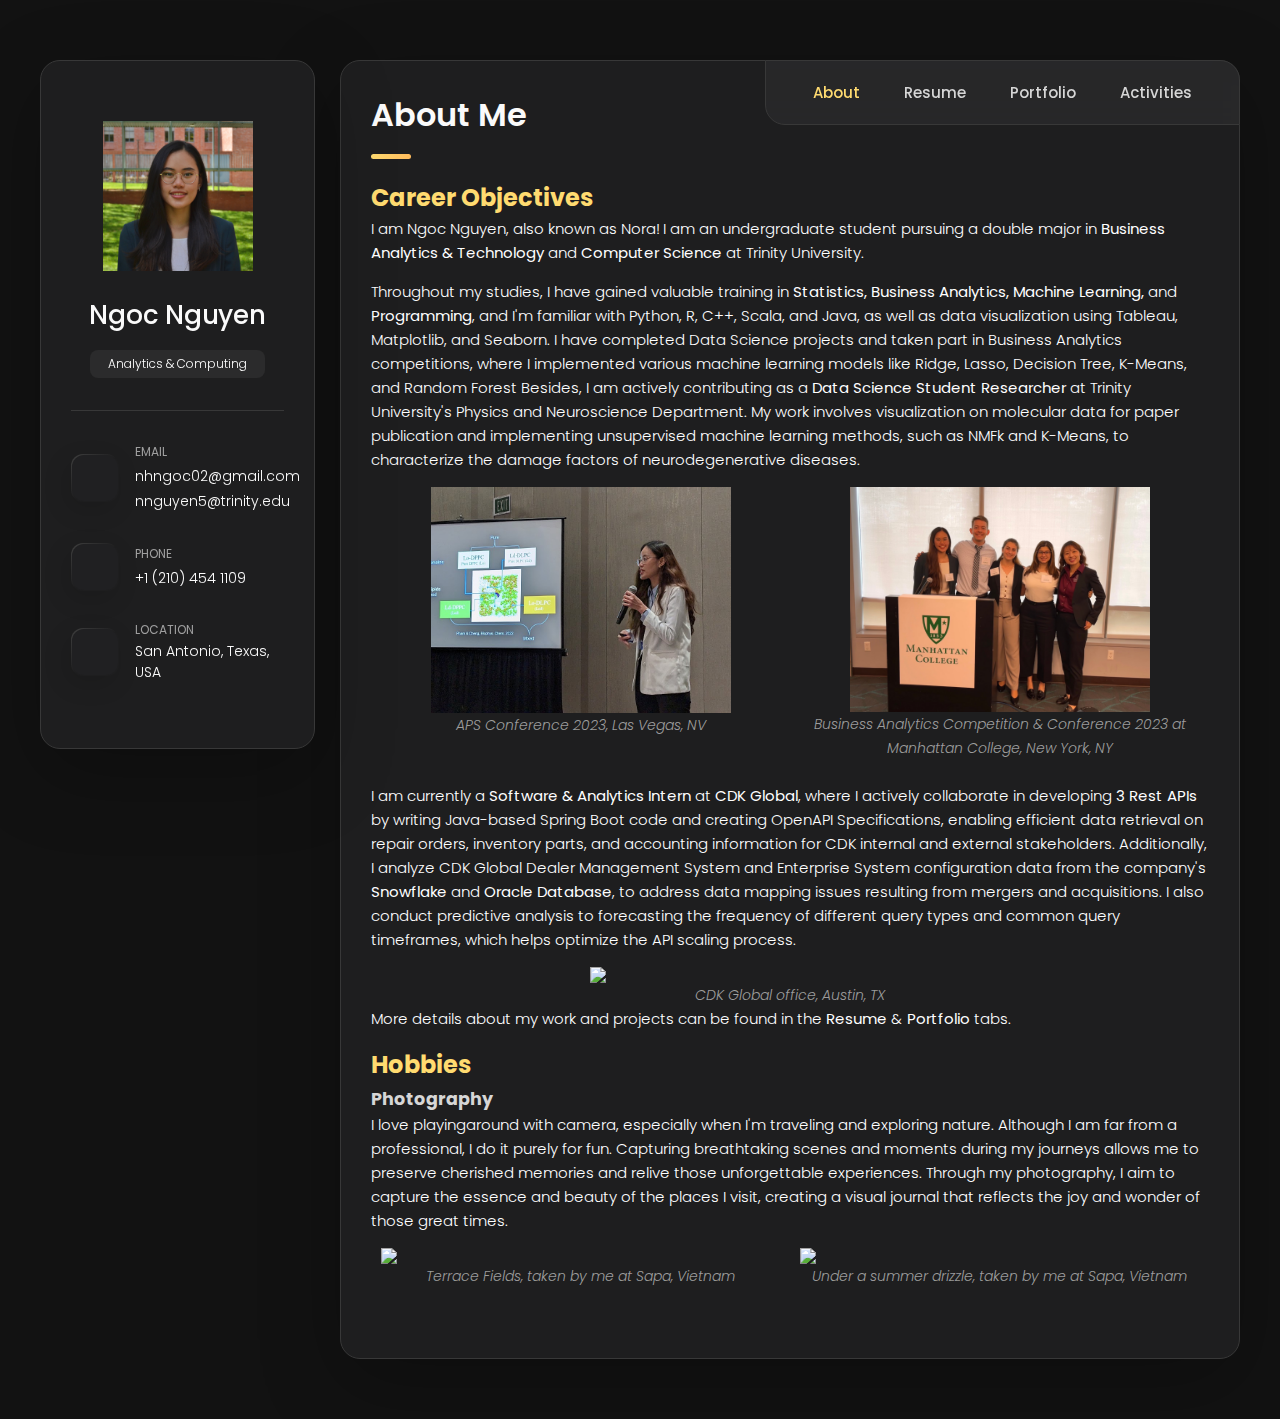
==== index.html @ fce43462 "update activities" ====
<!DOCTYPE html>
<html lang="en">

<head>
  <meta charset="UTF-8">
  <meta http-equiv="X-UA-Compatible" content="IE=edge">
  <meta name="viewport" content="width=device-width, initial-scale=1.0">
  <title>vCard - Personal Portfolio</title>

  <!--
    - favicon
  -->
  <link rel="shortcut icon" href="./assets/images/logo.ico" type="image/x-icon">

  <!--
    - custom css link
  -->
  <link rel="stylesheet" href="./assets/css/style.css">

  <!--
    - google font link
  -->
  <link rel="preconnect" href="https://fonts.googleapis.com">
  <link rel="preconnect" href="https://fonts.gstatic.com" crossorigin>
  <link href="https://fonts.googleapis.com/css2?family=Poppins:wght@300;400;500;600&display=swap" rel="stylesheet">
</head>

<body>

  <!--
    - #MAIN
  -->

  <main>

    <!--
      - #SIDEBAR
    -->

    <aside class="sidebar" data-sidebar>

      <div class="sidebar-info">

        <figure class="avatar-box">
          <img src="./assets/images/profile-photo.jpeg" alt="Ngoc Nguyen" width="80">
        </figure>

        <div class="info-content">
          <h1 class="name" title="Ngoc Nguyen">Ngoc Nguyen</h1>

          <p class="title">Analytics & Computing</p>
        </div>
        
        <button class="info_more-btn" data-sidebar-btn>
          <span>Show Contacts</span>

          <ion-icon name="chevron-down"></ion-icon>
        </button>

      </div>

      <div class="sidebar-info_more">

        <div class="separator"></div>

        <ul class="contacts-list">

          <li class="contact-item">

            <div class="icon-box">
              <ion-icon name="mail-outline"></ion-icon>
            </div>

            <div class="contact-info">
              <p class="contact-title">Email</p>
              <a href="mailto:nhngoc02@gmail.com" class="contact-link">nhngoc02@gmail.com</a>
              <a href="mailto:nnguyen5@trinity.edu" class="contact-link">nnguyen5@trinity.edu</a>
            </div>

          </li>

          <li class="contact-item">

            <div class="icon-box">
              <ion-icon name="phone-portrait-outline"></ion-icon>
            </div>

            <div class="contact-info">
              <p class="contact-title">Phone</p>

              <a href="tel:+1 (210) 454 1109" class="contact-link">+1 (210) 454 1109</a>
            </div>

          </li>

          <li class="contact-item">

            <div class="icon-box">
              <ion-icon name="location-outline"></ion-icon>
            </div>

            <div class="contact-info">
              <p class="contact-title">Location</p>

              <address>San Antonio, Texas, USA</address>
            </div>

          </li>

        </ul>

        <div class="separator"></div>

        <ul class="social-list">

          <li class="social-item">
            <a href="https://www.linkedin.com/in/nhngoc02/" class="social-link">
              <!-- <a href=""><ion-icon name="logo-linkedin"></ion-icon></a> -->
              <ion-icon name="logo-linkedin"></ion-icon>
            </a>
          </li>

        </ul>

      </div>

    </aside>





    <!--
      - #main-content
    -->

    <div class="main-content">

      <!--
        - #NAVBAR
      -->

      <nav class="navbar">

        <ul class="navbar-list">

          <li class="navbar-item">
            <button class="navbar-link  active" data-nav-link>About</button>
          </li>

          <li class="navbar-item">
            <button class="navbar-link" data-nav-link>Resume</button>
          </li>

          <li class="navbar-item">
            <button class="navbar-link" data-nav-link>Portfolio</button>
          </li>

          <li class="navbar-item">
            <button class="navbar-link" data-nav-link>Activities</button>
          </li>

        </ul>

      </nav>
      <!-- <nav class="navbar">
        <ul class="navbar-list">
          <li class="navbar-item">
            <a href="/about/" class="navbar-link active">About</a>
          </li>
          <li class="navbar-item">
            <a href="/resume/" class="navbar-link">Resume</a>
          </li>
          <li class="navbar-item">
            <a href="/portfolio/" class="navbar-link">Portfolio</a>
          </li>
          <li class="navbar-item">
            <a href="/activities/" class="navbar-link">Activities</a>
          </li>
          <li class="navbar-item">
            <a href="/contact/" class="navbar-link">Contact</a>
          </li>
        </ul>
      </nav> -->
      





      <!--
        - #ABOUT
      -->
      
      <article class="about  active" data-page="about">

        <header>
          <h2 class="h2 article-title">About me</h2>
        </header>

        <section class="about-text">
          <h2 id="career-objectives">Career Objectives</h2>
          <p>
            I am Ngoc Nguyen, also known as Nora! I am an undergraduate student pursuing a double major in <strong>Business Analytics & Technology</strong> and <strong>Computer Science</strong> at Trinity University. 
          </p>
          <p>Throughout my studies, I have gained valuable training in <strong>Statistics, Business Analytics, Machine Learning,</strong> and <strong>Programming</strong>, and I'm familiar with Python, R, C++, Scala, and Java, as well as data visualization using Tableau, Matplotlib, and Seaborn. I have completed Data Science projects and taken part in Business Analytics competitions, where I implemented various machine learning models like Ridge, Lasso, Decision Tree, K-Means, and Random Forest Besides, I am actively contributing as a <strong>Data Science Student Researcher</strong> at Trinity University's Physics and Neuroscience Department. My work involves visualization on molecular data for paper publication and implementing unsupervised machine learning methods, such as NMFk and K-Means, to characterize the damage factors of neurodegenerative diseases.</p>
            <div class="image-container">
              <div class="image-wrapper">
                <img src="./assets/images/aps-conference.JPG" width="300" class="align-left" />
                <em class="image-description">APS Conference 2023, Las Vegas, NV</em>
              </div>
              <div class="image-wrapper">
                <img src="./assets/images/bac-tu-team.png"  width="300" class="align-right" />
                <em class="image-description">Business Analytics Competition & Conference 2023 at Manhattan College, New York, NY</em>
              </div>
            </div>
          <br>
          <p>I am currently a <strong>Software & Analytics Intern</strong> at <strong>CDK Global</strong>, where I actively collaborate in developing <strong>3 Rest APIs</strong> by writing Java-based Spring Boot code and creating OpenAPI Specifications, enabling efficient data retrieval on repair orders, inventory parts, and accounting information for CDK internal and external stakeholders. Additionally, I analyze CDK Global Dealer Management System and Enterprise System configuration data from the company's <strong>Snowflake</strong> and <strong>Oracle Database</strong>, to address data mapping issues resulting from mergers and acquisitions. I also conduct predictive analysis to forecasting the frequency of different query types and common query timeframes, which helps optimize the API scaling process.</p>
          <div class="image-container">
            <div class="image-wrapper">
              <img src="./assets/images/cdk-intern.JPEG" width="400" class="align-center" />
              <em class="image-description">CDK Global office, Austin, TX</em>
            </div>
          </div>

          <p>More details about my work and projects can be found in the <strong>Resume</strong> & <strong>Portfolio</strong> tabs.</p>
          <!-- <p>More details about my projects can be found below:</p>
          <p class="text-center"><a href="https://nhngoc02.github.io/portfolio/" class="btn btn--info">View My Portfolio</a></p> -->
          
          <h2 id="hobbies">Hobbies</h2>
          <h3 id="photography">Photography</h3>
          <p>I love playingaround with camera, especially when I'm traveling and exploring nature. Although I am far from a professional, I do it purely for fun. Capturing breathtaking scenes and moments during my journeys allows me to preserve cherished memories and relive those unforgettable experiences. Through my photography, I aim to capture the essence and beauty of the places I visit, creating a visual journal that reflects the joy and wonder of those great times.</p>
          <div class="image-container">
            <div class="image-wrapper">
              <img src="./assets/images/photo-1.JPG" width="400" class="align-left" />
              <em class="image-description">Terrace Fields, taken by me at Sapa, Vietnam</em>
            </div>
            <div class="image-wrapper">
              <img src="./assets/images/photo-2.JPG" width="400" class="align-right" />
              <em class="image-description">Under a summer drizzle, taken by me at Sapa, Vietnam</em>
            </div>
          </div>
          <!-- <h3 id="cooking">Cooking</h3> -->
            
      
        </section>

        <div class="modal-container" data-modal-container>

          <div class="overlay" data-overlay></div>

          <section class="testimonials-modal">

            <button class="modal-close-btn" data-modal-close-btn>
              <ion-icon name="close-outline"></ion-icon>
            </button>

          </section>

        </div>
      </article>

      <!--
        - #RESUMEs
      -->

      <article class="resume" data-page="resume">

        <header>
          <h2 class="h2 article-title">Resume</h2>
        </header>

        <p>The PDF version of this resume can be accessed <a href="https://drive.google.com/drive/folders/1NUkiDC6djs99HdNu4yo0AUgh6Otpw2xE?usp=sharing"><strong>here</strong></a>.</p>
        <br>

        <section class="timeline">

          <div class="title-wrapper">
            <div class="icon-box">
              <ion-icon name="book-outline"></ion-icon>
            </div>

            <h3 class="h3">EDUCATION</h3>
          </div>

          <ol class="timeline-list">

            <li class="timeline-item">

              <h4 class="h4 timeline-item-title"><i>Trinity University, San Antonio, TX</i></h4>

              <span>2021 - 2025</span>

              <ul>
                <li class="timeline-text"><strong>B.S in Business Analytics & Technology (Data Science concentration)</strong></li>
                <li class="timeline-text"><strong>B.A in Computer Science</strong></li>
              </ul>

              <ul>

                <li class="timeline-text">• Cumulative GPA: 4.0/ 4.0</li>
                
                <li class="timeline-text">• Dean’s List for 2021-2023 school years</li>
                
              </ul>

              <p class="timeline-text">
                <strong>• Relevant Coursework:</strong> Machine Learning, Data Abstraction, Business Analytics, Mathematics for Data Science, Information Systems, Statistics, Intermediate Spreadsheet Modeling.
              </p>

            </li>

          </ol>

        </section>

        <section class="timeline">

          <div class="title-wrapper">
            <div class="icon-box">
              <ion-icon name="book-outline"></ion-icon>
            </div>

            <h3 class="h3">Skills</h3>
          </div>

          <ol class="timeline-list">

            <li class="timeline-item">
              <p class="timeline-text">
                <strong>Certifications:</strong> The Python Analytics for Business Professionals – Maven Group, MOS: Excel Expert, Intermediate SQL – Hackerrank.
              </p>
            </li>

          </ol>
          <ol class="timeline-list">

            <li class="timeline-item">
              <p class="timeline-text">
                <strong>Programming Languages & Tools:</strong> C++, Scala, R, Python, SQL, Java, MS Office, Tableau, Power BI, Snowflake, Oracle Database.
              </p>

            </li>

          </ol>

        </section>

        <section class="timeline">

          <div class="title-wrapper">
            <div class="icon-box">
              <ion-icon name="book-outline"></ion-icon>
            </div>

            <h3 class="h3">Professional Experience</h3>
          </div>

          <ol class="timeline-list">

            <li class="timeline-item">

              <h4 class="h4 timeline-item-title">Software Engineer & Analytics Intern – CDK Global, Austin, TX</h4>

              <span>June 2023 – Present</span>

              <p class="timeline-text">
                •	Collaborate on developing <strong>3 Rest APIs</strong> by writing Java-based Spring Boot code for implementation and creating OpenAPI specifications to facilitate data retrieval for CDK stakeholders on repair orders, inventory parts and accounting information.

              </p>
              <p class="timeline-text">
                •	Develop a proof of concept to integrate Elastic Search into Repair Order API, migrating from Titan and Snowflake data platforms to reduce corporate cloud service cost. 
              </p>
              <p class="timeline-text">
                •	Analyze CDK Global Dealer Management System and Enterprise System configuration data, addressing data mapping issues resulting from mergers and acquisitions to ensure data quality and security.
              </p>
              <p class="timeline-text">
                •	Conduct predictive analysis to forecast the number of query types and the common query timeframes, optimizing the API scaling process for enhanced performance.
              </p>

            </li>

            <li class="timeline-item">

              <h4 class="h4 timeline-item-title">Data Science Student Researcher – Trinity University Physics and Neuroscience Department</h4>

              <span>September 2022 – Present</span>

              <p class="timeline-text">
                •	Leverage big data visualization and analysis to characterize the damage factors of neurodegenerative diseases, resulting in the publication of 2 papers and a presentation at the APS national conference. 
              </p>
                
              <p class="timeline-text">
                •	Implement a machine learning pipeline to comprehend molecule’s clustering behaviors, deploying NMFk and K-Means.
              </p>

            </li>

            <li class="timeline-item">

              <h4 class="h4 timeline-item-title">Instructional Support Student Assistant - IT Services at Trinity University</h4>

              <span>June 2022 – November 2022</span>

              <p class="timeline-text">
                •	Designed and developed training materials on instructional technology tools (100 technology articles, videos & digital guides, and 4 campus-wide technology campaigns) for Trinity University faculty, students, and staff.
              </p>

            </li>

          </ol>

        </section>

        <section class="timeline">

          <div class="title-wrapper">
            <div class="icon-box">
              <ion-icon name="book-outline"></ion-icon>
            </div>

            <h3 class="h3">TECHNICAL PROJECTS</h3>
          </div>

          <ol class="timeline-list">

            <li class="timeline-item">

              <h4 class="h4 timeline-item-title">Comprehensive analysis on Food Safety in Sub-Saharan Africa and Central/Caribbean America</h4>

              <span>February - May 2023</span>

              <p class="timeline-text">
                •	Represented Trinity University in a team of 4 students to participate in the 2023 Business Analytics Competition at Manhattan College and achieved the <strong>third-place award</strong> out of 24 teams across the US.
              </p>
              <p class="timeline-text">
                •	Conducted in-depth research and analysis on and proposed customized improvement strategies for Food Safety in Sub-Saharan Africa and Central/Caribbean America countries.
              </p>
              <p class="timeline-text">
                •	Skills: Data Analysis (R, Python & Tableau); Machine Learning (K-Means clustering, LSTM neural network, Random Forest, and other tree methods); Public speaking and problem-solving.
              </p>

            </li>

            <li class="timeline-item">

              <h4 class="h4 timeline-item-title">Prediction model for missing, wronged, or lost order units of Dell’s carriers</h4>

              <span>December 2022</span>

              <p class="timeline-text">
                •	Developed a regression model (using R, Shiny Web Application, and Tableau) to report the characteristics of carriers that are likely to have the number of missing, wronged, or lost units exceeding 1% of the total order quantity.
              </p>
            </li>

            <li class="timeline-item">

              <h4 class="h4 timeline-item-title">House Prices – Kaggle competition</h4>

              <span>September 2022 – March 2023</span>

              <p class="timeline-text">
                •	Performed data exploration, cleaning, machine learning (Ridge, Lasso, Decision Tree, etc.) and model diagnosis to build a prediction model for house prices in the Ames housing dataset from 81 variables of house characteristics.
              </p>

            </li>

            <li class="timeline-item">

              <h4 class="h4 timeline-item-title">Space Game</h4>

              <span>February - May 2022</span>

              <p class="timeline-text">
                •	Developed an engaging Galaga-style space shooting game using Scala programming language, incorporating object-oriented programming and computer graphics design principles.
              </p>

            </li>

          </ol>

        </section>

        <section class="timeline">

          <div class="title-wrapper">
            <div class="icon-box">
              <ion-icon name="book-outline"></ion-icon>
            </div>

            <h3 class="h3">EXTRACURRICULAR ACTIVITIES & LEADERSHIP EXPERIENCES</h3>
          </div>

          <ol class="timeline-list">

            <li class="timeline-item">

              <h4 class="h4 timeline-item-title">Vice President of TWIST – Trinity Women in Science and Technology</h4>

              <span>August 2022 – May 2023</span>

              <p class="timeline-text">
                <i>(TWIST is dedicated to the advancement of women in STEM fields at Trinity University and in the greater San Antonio community)</i>
              </p>

            </li>

            <li class="timeline-item">

                <h4 class="h4 timeline-item-title">Training Co-host of PISE – Project Incubator for Young Social Entrepreneurs</h4>

              <span>April – August 2021</span>

              <p class="timeline-text">
                <i>(PISE is a Youth Organization that provides personal development opportunities for youths who are passionate about making a difference in their home regions and Vietnam.)</i>
              </p>
            </li>

            <li class="timeline-item">

              <h4 class="h4 timeline-item-title">B2B Marketing & Customer Success Executive - AIESEC in Vietnam</h4>

              <span>September 2020 – August 2021</span>

              <p class="timeline-text">
                <i>(Incoming Global Talent is AIESEC program that provides international talent outsourcing services for businesses in Vietnam)</i>
              </p>

            </li>

          </ol>

                  </section>


        <section class="timeline">

          <div class="title-wrapper">
            <div class="icon-box">
              <ion-icon name="book-outline"></ion-icon>
            </div>

            <h3 class="h3">HONORS, AWARDS & ACHIEVEMENTS</h3>
          </div>

          <ol class="timeline-list">

            <li class="timeline-item">
              <p class="timeline-text">
                Honors Scholarship for the top 15 students in the 2025 class.
              </p>
            </li>

          </ol>

          <ol class="timeline-list">

            <li class="timeline-item">
              <p class="timeline-text">
                Beta Gamma Sigma Honor Society member (top 10% in Michael Neidorff School of Business).
              </p>
            </li>

          </ol>

          <ol class="timeline-list">

            <li class="timeline-item">
              <p class="timeline-text">
                Published paper on the influence of anionic lipid nanodomains on membrane disruption and protein folding using multiscale
              molecular dynamics simulations.
              </p>
            </li>

          </ol>

        </section>



       
      </article>





      <!--
        - #PORTFOLIO
      -->

      <article class="portfolio" data-page="portfolio">

        <header>
          <h2 class="h2 article-title">Portfolio</h2>
        </header>

        <section class="projects">

          <ul class="filter-list">

            <li class="filter-item">
              <button class="active" data-filter-btn>All</button>
            </li>

            <li class="filter-item">
              <button data-filter-btn>Data Science</button>
            </li>

            <li class="filter-item">
              <button data-filter-btn>Computer Science</button>
            </li>

          </ul>

          <div class="filter-select-box">

            <button class="filter-select" data-select>

              <div class="select-value" data-selecct-value>Select category</div>

              <div class="select-icon">
                <ion-icon name="chevron-down"></ion-icon>
              </div>

            </button>

            <ul class="select-list">

              <li class="select-item">
                <button data-select-item>All</button>
              </li>

              <li class="select-item">
                <button data-select-item>Data Science</button>
              </li>

              <li class="select-item">
                <button data-select-item>Computer Science</button>
              </li>

            </ul>

          </div>

          <ul class="project-list">
            <li class="project-item  active" data-filter-item data-category="Data Science">
              <a href="https://drive.google.com/drive/folders/1_zltyRAnT6I8L1DcARR4R3WkMaxVuBiu?usp=sharing">

                <figure class="project-img">
                  <div class="project-item-icon-box">
                    <ion-icon name="eye-outline"></ion-icon>
                  </div>

                  <img src="./assets/images/bac-2023.jpeg" alt="bac-project" loading="lazy">
                </figure>

                <h3 class="project-title"><strong>Third prize:</strong> Business Analytics Competition at Manhattan College 2023</h3>
                <p class="project-description" style="font-family: 'Poppins', sans-serif; color: #ffffff; font-size: 12px; margin-left: 24px;">A comprehensive analysis on Food Safety in Sub-Saharan Africa and Central/Caribbean America.</p>
                <p class="project-category">Data Science</p>

              </a>
            </li>
            <!-- <hr />
            <h3 id="business-analytics-competition-2023">Business Analytics Competition & Conference at Manhattan College 2023: Food Safety in Sub-Saharan Africa and Central/Caribbean America</h3>
            <p><a href="https://drive.google.com/file/d/10zOJNCJAwLWbuiKF4rU2tw7jRyIuPxDn/view?usp=sharing"><img src="https://drive.google.com/file/d/10zOJNCJAwLWbuiKF4rU2tw7jRyIuPxDn/view?usp=sharing" alt="Open Research Poster" /></a></p>
            <p><a href="https://drive.google.com/file/d/10zOJNCJAwLWbuiKF4rU2tw7jRyIuPxDn/view?usp=sharing"><img src="https://drive.google.com/file/d/10zOJNCJAwLWbuiKF4rU2tw7jRyIuPxDn/view?usp=sharing" alt="Article about Trinity Team at BAC2023" /></a></p>
            <p>Over the course of a three-month research project and a two-day hackathon, I collaborated in a team of four students to analyze 20-year data from diverse sources, including FAOSTAT, World Bank, and the United Nations. Our efforts led us to discover valuable insights on food safety in Sub-Saharan Africa and Central/Caribbean America, ultimately securing us a commendable third-place victory out of 24 competing colleges.</p> -->


            <li class="project-item  active" data-filter-item data-category="Data Science">
              <a href="https://github.com/nhngoc02/Dell_MWD">

                <figure class="project-img">
                  <div class="project-item-icon-box">
                    <ion-icon name="eye-outline"></ion-icon>
                  </div>

                  <img src="./assets/images/dell-project.jpg" alt="dell-project" loading="lazy">
                </figure>

                <h3 class="project-title">Dell Supply Chain Analytics</h3>
                <p class="project-description" style="font-family: 'Poppins', sans-serif; color: #ffffff; font-size: 12px; margin-left: 24px;">Predictive analysis on the number of missing, wronged or damaged (MWD) order units of Dell's different carriers.</p>
                <p class="project-category">Data Science</p>

              </a>
            </li>

            <li class="project-item  active" data-filter-item data-category="Data Science">
              <a href="https://github.com/nhngoc02/AmesHousePrice">

                <figure class="project-img">
                  <div class="project-item-icon-box">
                    <ion-icon name="eye-outline"></ion-icon>
                  </div>

                  <img src="./assets/images/house-price-project.jpg" alt="house-price-project" loading="lazy">
                </figure>

                <h3 class="project-title">Ames House Price Prediction</h3>
                <p class="project-description" style="font-family: 'Poppins', sans-serif; color: #ffffff; font-size: 12px; margin-left: 24px;">Prediction model for house prices in the Ames housing dataset from 81 variables of house characteristics.</p>
                <p class="project-category">Data Science</p>

              </a>
            </li>

            <li class="project-item  active" data-filter-item data-category="Computer Science">
              <a href="https://github.com/nhngoc02/scala-space-game">

                <figure class="project-img">
                  <div class="project-item-icon-box">
                    <ion-icon name="eye-outline"></ion-icon>
                  </div>

                  <img src="./assets/images/space-game-project.jpg" alt="space-game-project" loading="lazy">
                </figure>

                <h3 class="project-title">Scala Space Game</h3>
                <p class="project-description" style="font-family: 'Poppins', sans-serif; color: #ffffff; font-size: 12px; margin-left: 24px;">An engaging Galaga-style space shooting game using Scala programming language.</p>
                <p class="project-category">Computer Science</p>

              </a>
            </li>

            <li class="project-item  active" data-filter-item data-category="Data Science">
              <a href="https://trinity0-my.sharepoint.com/:x:/r/personal/nnguyen5_trinity_edu/Documents/AdventureWorks_Dashboard.xlsx?d=wa0bac37c38024072aecab20c3be61bae&csf=1&web=1&e=Twq9BH">

                <figure class="project-img">
                  <div class="project-item-icon-box">
                    <ion-icon name="eye-outline"></ion-icon>
                  </div>

                  <img src="./assets/images/excel-dashboard.jpg" alt="credit-card-project" loading="lazy">
                </figure>

                <h3 class="project-title">Excel Dashboard: Analyze total sales and growth trends for AdventureWorks.</h3>
                <p class="project-description" style="font-family: 'Poppins', sans-serif; color: #ffffff; font-size: 12px; margin-left: 24px;"></p>

                <p class="project-category">Data Science</p>

              </a>
            </li>

            <li class="project-item  active" data-filter-item data-category="Data Science">
              <a href="https://github.com/nhngoc02/credit-card">

                <figure class="project-img">
                  <div class="project-item-icon-box">
                    <ion-icon name="eye-outline"></ion-icon>
                  </div>

                  <img src="./assets/images/credit-card-project.jpg" alt="credit-card-project" loading="lazy">
                </figure>

                <h3 class="project-title">Credit Card behavior analysis</h3>
                <p class="project-description" style="font-family: 'Poppins', sans-serif; color: #ffffff; font-size: 12px; margin-left: 24px;">Regression model & hypothesis testing to explore the sample applicants’ credit card behaviors and other personal and financial aspects.</p>
                <p class="project-category">Data Science</p>

              </a>
            </li>



          </ul>

        </section>

      </article>





      <!--
        - #BLOG
      -->

      <article class="activities" data-page="activities">

        <header>
          <h2 class="h2 article-title">Activities</h2>
        </header>

        <!-- <section class="blog-posts"> -->
          <h2 id="career-objectives">Art & Cultural Coordinator of Trinity Vietnamese Student Association (VSA)</h2>
          <p>
            As the Art & Cultural Coordinator of Trinity Vietnamese Student Association (VSA) for 2 years, I have designed content structures for various events and meetings, engaging 50 club members. From organizing a Spring Roll Cooking Class with 50 attendants to orchestrating a Vietnamese cuisine demonstration and meal preparation for 200 students, as well as organizing Vietnamese game nights, I aim to create memorable and enriching cultural experiences. Additionally, I actively participated in the lunar new year fashion show, showcasing the beauty of Vietnamese traditional attire, Áo dài.
          </p>
          <br>
            <div class="image-container">
              <div class="image-wrapper">
                <img src="./assets/images/vsa-1.png" width="280" class="align-left" />
                <em class="image-description">Trinity University Lunar New Year show 2023, San Antonio, TX</em>
              </div>
              <div class="image-wrapper">
                <img src="./assets/images/vsa-2.png" width="280" class="align-center" />
                <em class="image-description">Trinity University Lunar New Year show 2023, San Antonio, TX</em>
              </div>
              <div class="image-wrapper">
                <img src="./assets/images/vsa-3.png"  width="280" class="align-right" />
                <em class="image-description">Vietnamese Cuisine demonstration, San Antonio, TX</em>
              </div>
            </div>
          <br>

          <h2 id="career-objectives">Vice President of TWIST – Trinity Women in Science and Technology</h2>
          <p>
            In my role as the Education VP of TWIST, I promoted STEM in female undergraduates (70 club members) through the Mentorship Program and STEM events (women’s history month celebration, STEM Research workshops and a webinar with black female professionals in the STEM industry).
          </p>
          <br>
            <div class="image-container">
              <div class="image-wrapper">
                <img src="./assets/images/twist1.jpeg" width="280" class="align-left" />
                <!-- <em class="image-description">Trinity University Lunar New Year show 2023, San Antonio, TX</em> -->
              </div>
              <div class="image-wrapper">
                <img src="./assets/images/twist2.png" width="280" class="align-right" />
                <!-- <em class="image-description">Trinity University Lunar New Year show 2023, San Antonio, TX</em> -->
              </div>
            </div>
          <!-- <ul class="blog-posts-list">

            <li class="blog-post-item">
              <a href="#">

                <figure class="blog-banner-box">
                  <img src="./assets/images/blog-1.jpg" alt="Design conferences in 2022" loading="lazy">
                </figure>

                <div class="blog-content">

                  <div class="blog-meta">
                    <p class="blog-category">Design</p>

                    <span class="dot"></span>

                    <time datetime="2022-02-23">Fab 23, 2022</time>
                  </div>

                  <h3 class="h3 blog-item-title">Design conferences in 2022</h3>

                  <p class="blog-text">
                    Veritatis et quasi architecto beatae vitae dicta sunt, explicabo.
                  </p>

                </div>

              </a>
            </li>

            <li class="blog-post-item">
              <a href="#">

                <figure class="blog-banner-box">
                  <img src="./assets/images/blog-2.jpg" alt="Best fonts every designer" loading="lazy">
                </figure>

                <div class="blog-content">

                  <div class="blog-meta">
                    <p class="blog-category">Design</p>

                    <span class="dot"></span>

                    <time datetime="2022-02-23">Fab 23, 2022</time>
                  </div>

                  <h3 class="h3 blog-item-title">Best fonts every designer</h3>

                  <p class="blog-text">
                    Sed ut perspiciatis, nam libero tempore, cum soluta nobis est eligendi.
                  </p>

                </div>

              </a>
            </li>

            <li class="blog-post-item">
              <a href="#">

                <figure class="blog-banner-box">
                  <img src="./assets/images/blog-3.jpg" alt="Design digest #80" loading="lazy">
                </figure>

                <div class="blog-content">

                  <div class="blog-meta">
                    <p class="blog-category">Design</p>

                    <span class="dot"></span>

                    <time datetime="2022-02-23">Fab 23, 2022</time>
                  </div>

                  <h3 class="h3 blog-item-title">Design digest #80</h3>

                  <p class="blog-text">
                    Excepteur sint occaecat cupidatat no proident, quis nostrum exercitationem ullam corporis suscipit.
                  </p>

                </div>

              </a>
            </li>

            <li class="blog-post-item">
              <a href="#">

                <figure class="blog-banner-box">
                  <img src="./assets/images/blog-4.jpg" alt="UI interactions of the week" loading="lazy">
                </figure>

                <div class="blog-content">

                  <div class="blog-meta">
                    <p class="blog-category">Design</p>

                    <span class="dot"></span>

                    <time datetime="2022-02-23">Fab 23, 2022</time>
                  </div>

                  <h3 class="h3 blog-item-title">UI interactions of the week</h3>

                  <p class="blog-text">
                    Enim ad minim veniam, consectetur adipiscing elit, quis nostrud exercitation ullamco laboris nisi.
                  </p>

                </div>

              </a>
            </li>

            <li class="blog-post-item">
              <a href="#">

                <figure class="blog-banner-box">
                  <img src="./assets/images/blog-5.jpg" alt="The forgotten art of spacing" loading="lazy">
                </figure>

                <div class="blog-content">

                  <div class="blog-meta">
                    <p class="blog-category">Design</p>

                    <span class="dot"></span>

                    <time datetime="2022-02-23">Fab 23, 2022</time>
                  </div>

                  <h3 class="h3 blog-item-title">The forgotten art of spacing</h3>

                  <p class="blog-text">
                    Maxime placeat, sed do eiusmod tempor incididunt ut labore et dolore magna aliqua.
                  </p>

                </div>

              </a>
            </li>

            <li class="blog-post-item">
              <a href="#">

                <figure class="blog-banner-box">
                  <img src="./assets/images/blog-6.jpg" alt="Design digest #79" loading="lazy">
                </figure>

                <div class="blog-content">

                  <div class="blog-meta">
                    <p class="blog-category">Design</p>

                    <span class="dot"></span>

                    <time datetime="2022-02-23">Fab 23, 2022</time>
                  </div>

                  <h3 class="h3 blog-item-title">Design digest #79</h3>

                  <p class="blog-text">
                    Optio cumque nihil impedit uo minus quod maxime placeat, velit esse cillum.
                  </p>

                </div>

              </a>
            </li>

          </ul> -->

        <!-- </section> -->

      </article>




  </main>






  <!--
    - custom js link
  -->
  <script src="./assets/js/script.js"></script>

  <!--
    - ionicon link
  -->
  <script type="module" src="https://unpkg.com/ionicons@5.5.2/dist/ionicons/ionicons.esm.js"></script>
  <script nomodule src="https://unpkg.com/ionicons@5.5.2/dist/ionicons/ionicons.js"></script>

</body>

</html>
---- assets/css/style.css ----
/*-----------------------------------*\
  #style.css
\*-----------------------------------*/


/**
 * copyright 2022 @codewithsadee
 */





/*-----------------------------------*\
  #CUSTOM PROPERTY
\*-----------------------------------*/

:root {

  /**
   * colors
   */

  /* gradient */

  --bg-gradient-onyx: linear-gradient(
    to bottom right, 
    hsl(240, 1%, 25%) 3%, 
    hsl(0, 0%, 19%) 97%
  );
  --bg-gradient-jet: linear-gradient(
    to bottom right, 
    hsla(240, 1%, 18%, 0.251) 0%, 
    hsla(240, 2%, 11%, 0) 100%
  ), hsl(240, 2%, 13%);
  --bg-gradient-yellow-1: linear-gradient(
    to bottom right, 
    hsl(45, 100%, 71%) 0%, 
    hsla(36, 100%, 69%, 0) 50%
  );
  --bg-gradient-yellow-2: linear-gradient(
    135deg, 
    hsla(45, 100%, 71%, 0.251) 0%, 
    hsla(35, 100%, 68%, 0) 59.86%
  ), hsl(240, 2%, 13%);
  --border-gradient-onyx: linear-gradient(
    to bottom right, 
    hsl(0, 0%, 25%) 0%, 
    hsla(0, 0%, 25%, 0) 50%
  );
  --text-gradient-yellow: linear-gradient(
    to right, 
    hsl(45, 100%, 72%), 
    hsl(35, 100%, 68%)
  );

  /* solid */

  --jet: hsl(0, 0%, 22%);
  --onyx: hsl(240, 1%, 17%);
  --eerie-black-1: hsl(240, 2%, 13%);
  --eerie-black-2: hsl(240, 2%, 12%);
  --smoky-black: hsl(0, 0%, 7%);
  --white-1: hsl(0, 0%, 100%);
  --white-2: hsl(0, 0%, 98%);
  --orange-yellow-crayola: hsl(45, 100%, 72%);
  --vegas-gold: hsl(45, 54%, 58%);
  --light-gray: hsl(0, 0%, 84%);
  --light-gray-70: hsla(0, 0%, 84%, 0.7);
  --light-blue: hsl(202, 100%, 78%);
  --bittersweet-shimmer: hsl(0, 43%, 51%);

  /**
   * typography
   */

  /* font-family */
  --ff-poppins: 'Poppins', sans-serif;

  /* font-size */
  --fs-1: 24px;
  --fs-2: 18px;
  --fs-3: 17px;
  --fs-4: 16px;
  --fs-5: 15px;
  --fs-6: 14px;
  --fs-7: 13px;
  --fs-8: 11px;

  /* font-weight */
  --fw-300: 300;
  --fw-400: 400;
  --fw-500: 500;
  --fw-600: 600;

  /**
   * shadow
   */
  
  --shadow-1: -4px 8px 24px hsla(0, 0%, 0%, 0.25);
  --shadow-2: 0 16px 30px hsla(0, 0%, 0%, 0.25);
  --shadow-3: 0 16px 40px hsla(0, 0%, 0%, 0.25);
  --shadow-4: 0 25px 50px hsla(0, 0%, 0%, 0.15);
  --shadow-5: 0 24px 80px hsla(0, 0%, 0%, 0.25);

  /**
   * transition
   */

  --transition-1: 0.25s ease;
  --transition-2: 0.5s ease-in-out;

}





/*-----------------------------------*\
  #RESET
\*-----------------------------------*/

*, *::before, *::after {
  margin: 0;
  padding: 0;
  box-sizing: border-box;
}

a { text-decoration: none; }

li { list-style: none; }

img, ion-icon, a, button, time, span { display: block; }

button {
  font: inherit;
  background: none;
  border: none;
  text-align: left;
  cursor: pointer;
}

input, textarea {
  display: block;
  width: 100%;
  background: none;
  font: inherit;
}

::selection {
  background: var(--orange-yellow-crayola);
  color: var(--smoky-black);
}

:focus { outline-color: var(--orange-yellow-crayola); }

html { font-family: var(--ff-poppins); }

body { background: var(--smoky-black); }





/*-----------------------------------*\
  #REUSED STYLE
\*-----------------------------------*/

.sidebar,
article {
  background: var(--eerie-black-2);
  border: 1px solid var(--jet);
  border-radius: 20px;
  padding: 15px;
  box-shadow: var(--shadow-1);
  z-index: 1;
}

.separator {
  width: 100%;
  height: 1px;
  background: var(--jet);
  margin: 16px 0;
}

.icon-box {
  position: relative;
  background: var(--border-gradient-onyx);
  width: 30px;
  height: 30px;
  border-radius: 8px;
  display: flex;
  justify-content: center;
  align-items: center;
  font-size: 16px;
  color: var(--orange-yellow-crayola);
  box-shadow: var(--shadow-1);
  z-index: 1;
}

.icon-box::before {
  content: "";
  position: absolute;
  inset: 1px;
  background: var(--eerie-black-1);
  border-radius: inherit;
  z-index: -1;
}

.icon-box ion-icon { --ionicon-stroke-width: 35px; }

article { display: none; }

article.active {
  display: block;
  animation: fade 0.5s ease backwards;
}

@keyframes fade {
  0% { opacity: 0; }
  100% { opacity: 1; }
}

.h2,
.h3,
.h4,
.h5 {
  color: var(--white-2);
  text-transform: capitalize;
}

.h2 { font-size: var(--fs-1); }

.h3 { font-size: var(--fs-2); }

.h4 { font-size: var(--fs-4); }

.h5 {
  font-size: var(--fs-7);
  font-weight: var(--fw-500);
}

.article-title {
  position: relative;
  padding-bottom: 7px;
}

.article-title::after {
  content: "";
  position: absolute;
  bottom: 0;
  left: 0;
  width: 30px;
  height: 3px;
  background: var(--text-gradient-yellow);
  border-radius: 3px;
}

.has-scrollbar::-webkit-scrollbar {
  width: 5px; /* for vertical scrollbar */
  height: 5px; /* for horizontal scrollbar */
}

.has-scrollbar::-webkit-scrollbar-track {
  background: var(--onyx);
  border-radius: 5px;
}

.has-scrollbar::-webkit-scrollbar-thumb {
  background: var(--orange-yellow-crayola);
  border-radius: 5px;
}

.has-scrollbar::-webkit-scrollbar-button { width: 20px; }

.content-card {
  position: relative;
  background: var(--border-gradient-onyx);
  padding: 15px;
  padding-top: 45px;
  border-radius: 14px;
  box-shadow: var(--shadow-2);
  cursor: pointer;
  z-index: 1;
}

.content-card::before {
  content: "";
  position: absolute;
  inset: 1px;
  background: var(--bg-gradient-jet);
  border-radius: inherit;
  z-index: -1;
}





/*-----------------------------------*\
  #MAIN
\*-----------------------------------*/

main {
  margin: 15px 12px;
  margin-bottom: 75px;
  min-width: 259px;
}





/*-----------------------------------*\
  #SIDEBAR
\*-----------------------------------*/

.sidebar {
  margin-bottom: 15px;
  max-height: 112px;
  overflow: hidden;
  transition: var(--transition-2);
}

.sidebar.active { max-height: 405px; }

.sidebar-info {
  position: relative;
  display: flex;
  justify-content: flex-start;
  align-items: center;
  gap: 15px;
}

.avatar-box {
  background: var(--bg-gradient-onyx);
  border-radius: 20px;
}

.info-content .name {
  color: var(--white-2);
  font-size: var(--fs-3);
  font-weight: var(--fw-500);
  letter-spacing: -0.25px;
  margin-bottom: 10px;
}

.info-content .title {
  color: var(--white-1);
  background: var(--onyx);
  font-size: var(--fs-8);
  font-weight: var(--fw-300);
  width: max-content;
  padding: 3px 12px;
  border-radius: 8px;
}

.info_more-btn {
  position: absolute;
  top: -15px;
  right: -15px;
  border-radius: 0 15px;
  font-size: 13px;
  color: var(--orange-yellow-crayola);
  background: var(--border-gradient-onyx);
  padding: 10px;
  box-shadow: var(--shadow-2);
  transition: var(--transition-1);
  z-index: 1;
}

.info_more-btn::before {
  content: "";
  position: absolute;
  inset: 1px;
  border-radius: inherit;
  background: var(--bg-gradient-jet);
  transition: var(--transition-1);
  z-index: -1;
}

.info_more-btn:hover,
.info_more-btn:focus { background: var(--bg-gradient-yellow-1); }

.info_more-btn:hover::before,
.info_more-btn:focus::before { background: var(--bg-gradient-yellow-2); }

.info_more-btn span { display: none; }

.sidebar-info_more {
  opacity: 0;
  visibility: hidden;
  transition: var(--transition-2);
}

.sidebar.active .sidebar-info_more {
  opacity: 1;
  visibility: visible;
}

.contacts-list {
  display: grid;
  grid-template-columns: 1fr;
  gap: 16px;
}

.contact-item {
  min-width: 100%;
  display: flex;
  align-items: center;
  gap: 16px;
}

.contact-info {
  max-width: calc(100% - 46px);
  width: calc(100% - 46px);
}

.contact-title {
  color: var(--light-gray-70);
  font-size: var(--fs-8);
  text-transform: uppercase;
  margin-bottom: 2px;
}

.contact-info :is(.contact-link, time, address) {
  color: var(--white-2);
  font-size: var(--fs-7);
}

.contact-info address { font-style: normal; }

.social-list {
  display: flex;
  justify-content: flex-start;
  align-items: center;
  gap: 15px;
  padding-bottom: 4px;
  padding-left: 7px;
}

.social-item .social-link {
  color: var(--orange-yellow-crayola);
  font-size: 30px;
}


.social-item .social-link:hover { color: var(--light-gray); }





/*-----------------------------------*\
  #NAVBAR
\*-----------------------------------*/

.navbar {
  position: fixed;
  bottom: 0;
  left: 0;
  width: 100%;
  background: hsla(240, 1%, 17%, 0.75);
  backdrop-filter: blur(10px);
  border: 1px solid var(--jet);
  border-radius: 12px 12px 0 0;
  box-shadow: var(--shadow-2);
  z-index: 5;
}

.navbar-list {
  display: flex;
  flex-wrap: wrap;
  justify-content: center;
  align-items: center;
  padding: 0 10px;
}

.navbar-link {
  color: var(--light-gray);
  font-size: var(--fs-8);
  padding: 20px 7px;
  transition: color var(--transition-1);
}

.navbar-link:hover,
.navbar-link:focus { color: var(--light-gray-70); }

.navbar-link.active { color: var(--orange-yellow-crayola); }





/*-----------------------------------*\
  #ABOUT
\*-----------------------------------*/

.about .article-title { margin-bottom: 15px; }

.about-text {
  color: var(--light-gray);
  font-size: var(--fs-6);
  font-weight: var(--fw-300);
  line-height: 1.6;
}

.about-text p { margin-bottom: 15px; }



/**
 * #service 
 */

.service { margin-bottom: 35px; }

.service-title { margin-bottom: 20px; }

.service-list {
  display: grid;
  grid-template-columns: 1fr;
  gap: 20px;
}

.service-item {
  position: relative;
  background: var(--border-gradient-onyx);
  padding: 20px;
  border-radius: 14px;
  box-shadow: var(--shadow-2);
  z-index: 1;
}

.service-item::before {
  content: "";
  position: absolute;
  inset: 1px;
  background: var(--bg-gradient-jet);
  border-radius: inherit;
  z-index: -1;
}

.service-icon-box { margin-bottom: 10px; }

.service-icon-box img { margin: auto; }

.service-content-box { text-align: center; }

.service-item-title { margin-bottom: 7px; }

.service-item-text {
  color: var(--light-gray);
  font-size: var(--fs-6);
  font-weight: var(--fw-3);
  line-height: 1.6;
}


/**
 * #testimonials 
 */

.testimonials { margin-bottom: 30px; }

.testimonials-title { margin-bottom: 20px; }

.testimonials-list {
  display: flex;
  justify-content: flex-start;
  align-items: flex-start;
  gap: 15px;
  margin: 0 -15px;
  padding: 25px 15px;
  padding-bottom: 35px;
  overflow-x: auto;
  scroll-behavior: smooth;
  overscroll-behavior-inline: contain;
  scroll-snap-type: inline mandatory;
}

.testimonials-item {
  min-width: 100%;
  scroll-snap-align: center;
}

.testimonials-avatar-box {
  position: absolute;
  top: 0;
  left: 0;
  transform: translate(15px, -25px);
  background: var(--bg-gradient-onyx);
  border-radius: 14px;
  box-shadow: var(--shadow-1);
}

.testimonials-item-title { margin-bottom: 7px; }

.testimonials-text {
  color: var(--light-gray);
  font-size: var(--fs-6);
  font-weight: var(--fw-300);
  line-height: 1.6;
  display: -webkit-box;
  line-clamp: 4;
  -webkit-line-clamp: 4;
  -webkit-box-orient: vertical;
  overflow: hidden;
}


/**
 * #testimonials-modal
 */

.modal-container {
  position: fixed;
  top: 0;
  left: 0;
  width: 100%;
  height: 100%;
  display: flex;
  justify-content: center;
  align-items: center;
  overflow-y: auto;
  overscroll-behavior: contain;
  z-index: 20;
  pointer-events: none;
  visibility: hidden;
}

.modal-container::-webkit-scrollbar { display: none; }

.modal-container.active {
  pointer-events: all;
  visibility: visible;
}

.overlay {
  position: fixed;
  top: 0;
  left: 0;
  width: 100%;
  height: 100vh;
  background: hsl(0, 0%, 5%);
  opacity: 0;
  visibility: hidden;
  pointer-events: none;
  z-index: 1;
  transition: var(--transition-1);
}

.overlay.active {
  opacity: 0.8;
  visibility: visible;
  pointer-events: all;
}

.testimonials-modal {
  background: var(--eerie-black-2);
  position: relative;
  padding: 15px;
  margin: 15px 12px;
  border: 1px solid var(--jet);
  border-radius: 14px;
  box-shadow: var(--shadow-5);
  transform: scale(1.2);
  opacity: 0;
  transition: var(--transition-1);
  z-index: 2;
}

.modal-container.active .testimonials-modal {
  transform: scale(1);
  opacity: 1;
}

.modal-close-btn {
  position: absolute;
  top: 15px;
  right: 15px;
  background: var(--onyx);
  border-radius: 8px;
  width: 32px;
  height: 32px;
  display: flex;
  justify-content: center;
  align-items: center;
  color: var(--white-2);
  font-size: 18px;
  opacity: 0.7;
}

.modal-close-btn:hover,
.modal-close-btn:focus { opacity: 1; }

.modal-close-btn ion-icon { --ionicon-stroke-width: 50px; }

.modal-avatar-box {
  background: var(--bg-gradient-onyx);
  width: max-content;
  border-radius: 14px;
  margin-bottom: 15px;
  box-shadow: var(--shadow-2);
}

.modal-img-wrapper > img { display: none; }

.modal-title { margin-bottom: 4px; }

.modal-content time {
  font-size: var(--fs-6);
  color: var(--light-gray-70);
  font-weight: var(--fw-300);
  margin-bottom: 10px;
}

.modal-content p {
  color: var(--light-gray);
  font-size: var(--fs-6);
  font-weight: var(--fw-300);
  line-height: 1.6;
}


/**
 * #clients 
 */

.clients { margin-bottom: 15px; }

.clients-list {
  display: flex;
  justify-content: flex-start;
  align-items: flex-start;
  gap: 15px;
  margin: 0 -15px;
  padding: 25px;
  padding-bottom: 25px;
  overflow-x: auto;
  scroll-behavior: smooth;
  overscroll-behavior-inline: contain;
  scroll-snap-type: inline mandatory;
  scroll-padding-inline: 25px;
}

.clients-item {
  min-width: 50%;
  scroll-snap-align: start;
}

.clients-item img {
  width: 100%;
  filter: grayscale(1);
  transition: var(--transition-1);
}

.clients-item img:hover { filter: grayscale(0); }





/*-----------------------------------*\
  #RESUME
\*-----------------------------------*/

.article-title { margin-bottom: 30px; }


/**
 * education and experience 
 */

.timeline { margin-bottom: 30px; }

.timeline .title-wrapper {
  display: flex;
  align-items: center;
  gap: 15px;
  margin-bottom: 25px;
}

.timeline-list {
  font-size: var(--fs-6);
  margin-left: 45px;
}

.timeline-item { position: relative; }

.timeline-item:not(:last-child) { margin-bottom: 20px; }

.timeline-item-title {
  font-size: var(--fs-6);
  line-height: 1.3;
  margin-bottom: 7px;
}

.timeline-list span {
  color: var(--vegas-gold);
  font-weight: var(--fw-400);
  line-height: 1.6;
}

.timeline-item:not(:last-child)::before {
  content: "";
  position: absolute;
  top: -25px;
  left: -30px;
  width: 1px;
  height: calc(100% + 50px);
  background: var(--jet);
}

.timeline-item::after {
  content: "";
  position: absolute;
  top: 5px;
  left: -33px;
  height: 6px;
  width: 6px;
  background: var(--text-gradient-yellow);
  border-radius: 50%;
  box-shadow: 0 0 0 4px var(--jet);
}

.timeline-text {
  color: var(--light-gray);
  font-weight: var(--fw-300);
  line-height: 1.6;
}


/**
 * skills 
 */

.skills-title { margin-bottom: 20px; }

.skills-list { padding: 20px; }


.skills-item:not(:last-child) { margin-bottom: 15px; }

.skill .title-wrapper {
  display: flex;
  align-items: center;
  gap: 5px;
  margin-bottom: 8px;
}

.skill .title-wrapper data {
  color: var(--light-gray);
  font-size: var(--fs-7);
  font-weight: var(--fw-300);
}

.skill-progress-bg {
  background: var(--jet);
  width: 100%;
  height: 8px;
  border-radius: 10px;
}

.skill-progress-fill {
  background: var(--text-gradient-yellow);
  height: 100%;
  border-radius: inherit;
}





/*-----------------------------------*\
  #PORTFOLIO
\*-----------------------------------*/

.filter-list { display: none; }

.filter-select-box {
  position: relative;
  margin-bottom: 25px;
}

.filter-select {
  background: var(--eerie-black-2);
  color: var(--light-gray);
  display: flex;
  justify-content: space-between;
  align-items: center;
  width: 100%;
  padding: 12px 16px;
  border: 1px solid var(--jet);
  border-radius: 14px;
  font-size: var(--fs-6);
  font-weight: var(--fw-300);
}

.filter-select.active .select-icon { transform: rotate(0.5turn); }

.select-list {
  background: var(--eerie-black-2);
  position: absolute;
  top: calc(100% + 6px);
  width: 100%;
  padding: 6px;
  border: 1px solid var(--jet);
  border-radius: 14px;
  z-index: 2;
  opacity: 0;
  visibility: hidden;
  pointer-events: none;
  transition: 0.15s ease-in-out;
}

.filter-select.active + .select-list {
  opacity: 1;
  visibility: visible;
  pointer-events: all;
}

.select-item button {
  background: var(--eerie-black-2);
  color: var(--light-gray);
  font-size: var(--fs-6);
  font-weight: var(--fw-300);
  text-transform: capitalize;
  width: 100%;
  padding: 8px 10px;
  border-radius: 8px;
}

.select-item button:hover { --eerie-black-2: hsl(240, 2%, 20%); }

.project-list {
  display: grid;
  grid-template-columns: 1fr;
  gap: 30px;
  margin-bottom: 10px;
}

.project-item { display: none; }

.project-item.active {
  display: block;
  animation: scaleUp 0.25s ease forwards;
}

@keyframes scaleUp {
  0% { transform: scale(0.5); }
  100% { transform: scale(1); }
}

.project-item > a { width: 100%; }

.project-img {
  position: relative;
  width: 100%;
  height: 200px;
  border-radius: 16px;
  overflow: hidden;
  margin-bottom: 15px;
}

.project-img::before {
  content: "";
  position: absolute;
  top: 0;
  left: 0;
  width: 100%;
  height: 100%;
  background: transparent;
  z-index: 1;
  transition: var(--transition-1);
}

.project-item > a:hover .project-img::before { background: hsla(0, 0%, 0%, 0.5); }

.project-item-icon-box {
  --scale: 0.8;

  background: var(--jet);
  color: var(--orange-yellow-crayola);
  position: absolute;
  top: 50%;
  left: 50%;
  transform: translate(-50%, -50%) scale(var(--scale));
  font-size: 20px;
  padding: 18px;
  border-radius: 12px;
  opacity: 0;
  z-index: 1;
  transition: var(--transition-1);
}

.project-item > a:hover .project-item-icon-box {
  --scale: 1;
  opacity: 1;
}

.project-item-icon-box ion-icon { --ionicon-stroke-width: 50px; }

.project-img img {
  width: 100%;
  height: 100%;
  object-fit: cover;
  transition: var(--transition-1);
}

.project-item > a:hover img { transform: scale(1.1); }

.project-title,
.project-category { margin-left: 10px; }

.project-title {
  color: var(--white-2);
  font-size: var(--fs-5);
  font-weight: var(--fw-400);
  text-transform: capitalize;
  line-height: 1.3;
}

.project-category {
  color: var(--light-gray-70);
  font-size: var(--fs-6);
  font-weight: var(--fw-300);
}





/*-----------------------------------*\
  #BLOG
\*-----------------------------------*/

.blog-posts { margin-bottom: 10px; }

.blog-posts-list {
  display: grid;
  grid-template-columns: 1fr;
  gap: 20px;
}

.blog-post-item > a {
  position: relative;
  background: var(--border-gradient-onyx);
  height: 100%;
  box-shadow: var(--shadow-4);
  border-radius: 16px;
  z-index: 1;
}

.blog-post-item > a::before {
  content: "";
  position: absolute;
  inset: 1px;
  border-radius: inherit;
  background: var(--eerie-black-1);
  z-index: -1;
}

.blog-banner-box {
  width: 100%;
  height: 200px;
  border-radius: 12px;
  overflow: hidden;
}

.blog-banner-box img {
  width: 100%;
  height: 100%;
  object-fit: cover;
  transition: var(--transition-1);
}

.blog-post-item > a:hover .blog-banner-box img { transform: scale(1.1); }

.blog-content { padding: 15px; }

.blog-meta {
  display: flex;
  justify-content: flex-start;
  align-items: center;
  gap: 7px;
  margin-bottom: 10px;
}

.blog-meta :is(.blog-category, time) {
  color: var(--light-gray-70);
  font-size: var(--fs-6);
  font-weight: var(--fw-300);
}

.blog-meta .dot {
  background: var(--light-gray-70);
  width: 4px;
  height: 4px;
  border-radius: 4px;
}

.blog-item-title {
  margin-bottom: 10px;
  line-height: 1.3;
  transition: var(--transition-1);
}

.blog-post-item > a:hover .blog-item-title { color: var(--orange-yellow-crayola); }

.blog-text {
  color: var(--light-gray);
  font-size: var(--fs-6);
  font-weight: var(--fw-300);
  line-height: 1.6;
}





/*-----------------------------------*\
  #CONTACT
\*-----------------------------------*/

.mapbox {
  position: relative;
  height: 250px;
  width: 100%;
  border-radius: 16px;
  margin-bottom: 30px;
  border: 1px solid var(--jet);
  overflow: hidden;
}

.mapbox figure { height: 100%; }

.mapbox iframe {
  width: 100%;
  height: 100%;
  border: none;
  filter: grayscale(1) invert(1);
}

.contact-form { margin-bottom: 10px; }

.form-title { margin-bottom: 20px; }

.input-wrapper {
  display: grid;
  grid-template-columns: 1fr;
  gap: 25px;
  margin-bottom: 25px;
}

.form-input {
  color: var(--white-2);
  font-size: var(--fs-6);
  font-weight: var(--fw-400);
  padding: 13px 20px;
  border: 1px solid var(--jet);
  border-radius: 14px;
  outline: none;
}

.form-input::placeholder { font-weight: var(--fw-500); }

.form-input:focus { border-color: var(--orange-yellow-crayola); }

textarea.form-input {
  min-height: 100px;
  height: 120px;
  max-height: 200px;
  resize: vertical;
  margin-bottom: 25px;
}

textarea.form-input::-webkit-resizer { display: none; }

.form-input:focus:invalid { border-color: var(--bittersweet-shimmer); }

.form-btn {
  position: relative;
  width: 100%;
  background: var(--border-gradient-onyx);
  color: var(--orange-yellow-crayola);
  display: flex;
  justify-content: center;
  align-items: center;
  gap: 10px;
  padding: 13px 20px;
  border-radius: 14px;
  font-size: var(--fs-6);
  text-transform: capitalize;
  box-shadow: var(--shadow-3);
  z-index: 1;
  transition: var(--transition-1);
}

.form-btn::before {
  content: "";
  position: absolute;
  inset: 1px;
  background: var(--bg-gradient-jet);
  border-radius: inherit;
  z-index: -1;
  transition: var(--transition-1);
}

.form-btn ion-icon { font-size: 16px; }

.form-btn:hover { background: var(--bg-gradient-yellow-1); }

.form-btn:hover::before { background: var(--bg-gradient-yellow-2); }

.form-btn:disabled {
  opacity: 0.7;
  cursor: not-allowed;
}

.form-btn:disabled:hover { background: var(--border-gradient-onyx); }

.form-btn:disabled:hover::before { background: var(--bg-gradient-jet); }





/*-----------------------------------*\
  #RESPONSIVE
\*-----------------------------------*/

/**
 * responsive larger than 450px screen
 */

@media (min-width: 450px) {

  /**
   * client
   */

  .clients-item { min-width: calc(33.33% - 10px); }



  /**
   * #PORTFOLIO, BLOG 
   */

  .project-img,
  .blog-banner-box { height: auto; }

}





/**
 * responsive larger than 580px screen
 */

@media (min-width: 580px) {

  /**
   * CUSTOM PROPERTY
   */

  :root {

    /**
     * typography
     */

    --fs-1: 32px;
    --fs-2: 24px;
    --fs-3: 26px;
    --fs-4: 18px;
    --fs-6: 15px;
    --fs-7: 15px;
    --fs-8: 12px;

  }



  /**
   * #REUSED STYLE
   */

  .sidebar, article {
    width: 520px;
    margin-inline: auto;
    padding: 30px;
  }

  .article-title {
    font-weight: var(--fw-600);
    padding-bottom: 15px;
  }

  .article-title::after {
    width: 40px;
    height: 5px;
  }

  .icon-box {
    width: 48px;
    height: 48px;
    border-radius: 12px;
    font-size: 18px;
  }



  /**
   * #MAIN
   */

  main {
    margin-top: 60px;
    margin-bottom: 100px;
  }



  /**
   * #SIDEBAR
   */

  .sidebar {
    max-height: 180px;
    margin-bottom: 30px;
  }

  .sidebar.active { max-height: 584px; }

  .sidebar-info { gap: 25px; }

  .avatar-box { border-radius: 30px; }

  .avatar-box img { width: 120px; }

  .info-content .name { margin-bottom: 15px; }

  .info-content .title { padding: 5px 18px; }

  .info_more-btn {
    top: -30px;
    right: -30px;
    padding: 10px 15px;
  }

  .info_more-btn span {
    display: block;
    font-size: var(--fs-8);
  }

  .info_more-btn ion-icon { display: none; }

  .separator { margin: 32px 0; }

  .contacts-list { gap: 20px; }

  .contact-info {
    max-width: calc(100% - 64px);
    width: calc(100% - 64px);
  }



  /**
   * #NAVBAR
   */

  .navbar { border-radius: 20px 20px 0 0; }

  .navbar-list { gap: 20px; }

  .navbar-link { --fs-8: 14px; }



  /**
   * #ABOUT
   */

  .about .article-title { margin-bottom: 20px; }

  .about-text { margin-bottom: 40px; }

  /* service */

  .service-item {
    display: flex;
    justify-content: flex-start;
    align-items: flex-start;
    gap: 18px;
    padding: 30px;
  }

  .service-icon-box {
    margin-bottom: 0;
    margin-top: 5px;
  }

  .service-content-box { text-align: left; }

  /* testimonials */

  .testimonials-title { margin-bottom: 25px; }

  .testimonials-list {
    gap: 30px;
    margin: 0 -30px;
    padding: 30px;
    padding-bottom: 35px;
  }

  .content-card {
    padding: 30px;
    padding-top: 25px;
  }

  .testimonials-avatar-box {
    transform: translate(30px, -30px);
    border-radius: 20px;
  }

  .testimonials-avatar-box img { width: 80px; }

  .testimonials-item-title {
    margin-bottom: 10px;
    margin-left: 95px;
  }

  .testimonials-text {
    line-clamp: 2;
    -webkit-line-clamp: 2;
  }

  /* testimonials modal */

  .modal-container { padding: 20px; }

  .testimonials-modal {
    display: flex;
    justify-content: flex-start;
    align-items: stretch;
    gap: 25px;
    padding: 30px;
    border-radius: 20px;
  }

  .modal-img-wrapper {
    display: flex;
    flex-direction: column;
    align-items: center;
  }

  .modal-avatar-box {
    border-radius: 18px;
    margin-bottom: 0;
  }

  .modal-avatar-box img { width: 65px; }

  .modal-img-wrapper > img {
    display: block;
    flex-grow: 1;
    width: 35px;
  }

  /* clients */

  .clients-list {
    gap: 50px;
    margin: 0 -30px;
    padding: 45px;
    scroll-padding-inline: 45px;
  }

  .clients-item { min-width: calc(33.33% - 35px); }



  /**
   * #RESUME
   */

  .timeline-list { margin-left: 65px; }

  .timeline-item:not(:last-child)::before { left: -40px; }

  .timeline-item::after {
    height: 8px;
    width: 8px;
    left: -43px;
  }

  .skills-item:not(:last-child) { margin-bottom: 25px; }



  /**
   * #PORTFOLIO, BLOG
   */

  .project-img, .blog-banner-box { border-radius: 16px; }

  .blog-posts-list { gap: 30px; }

  .blog-content { padding: 25px; }



  /**
   * #CONTACT
   */

  .mapbox {
    height: 380px;
    border-radius: 18px;
  }

  .input-wrapper {
    gap: 30px;
    margin-bottom: 30px;
  }

  .form-input { padding: 15px 20px; }

  textarea.form-input { margin-bottom: 30px; }

  .form-btn {
    --fs-6: 16px;
    padding: 16px 20px;
  }

  .form-btn ion-icon { font-size: 18px; }

}





/**
 * responsive larger than 768px screen
 */

@media (min-width: 768px) {

  /**
   * REUSED STYLE
   */

  .sidebar, article { width: 700px; }

  .has-scrollbar::-webkit-scrollbar-button { width: 100px; }



  /**
   * SIDEBAR
   */

  .contacts-list {
    grid-template-columns: 1fr 1fr;
    gap: 30px 15px;
  }



  /**
   * NAVBAR
   */

  .navbar-link { --fs-8: 15px; }



  /**
   * ABOUT
   */

  /* testimonials modal */

  .testimonials-modal {
    gap: 35px;
    max-width: 680px;
  }

  .modal-avatar-box img { width: 80px; }



  /**
   * PORTFOLIO
   */

  .article-title { padding-bottom: 20px; }

  .filter-select-box { display: none; }

  .filter-list {
    display: flex;
    justify-content: flex-start;
    align-items: center;
    gap: 25px;
    padding-left: 5px;
    margin-bottom: 30px;
  }

  .filter-item button {
    color: var(--light-gray);
    font-size: var(--fs-5);
    transition: var(--transition-1);
  }

  .filter-item button:hover { color: var(--light-gray-70); }

  .filter-item button.active { color: var(--orange-yellow-crayola); }

  /* portfolio and blog grid */

  .project-list, .blog-posts-list { grid-template-columns: 1fr 1fr; }



  /**
   * CONTACT
   */

  .input-wrapper { grid-template-columns: 1fr 1fr; }

  .form-btn {
    width: max-content;
    margin-left: auto;
  }
  
}





/**
 * responsive larger than 1024px screen
 */

@media (min-width: 1024px) {

  /**
   * CUSTOM PROPERTY
   */

  :root {

    /**
    * shadow
    */

    --shadow-1: -4px 8px 24px hsla(0, 0%, 0%, 0.125);
    --shadow-2: 0 16px 30px hsla(0, 0%, 0%, 0.125);
    --shadow-3: 0 16px 40px hsla(0, 0%, 0%, 0.125);

  }



  /**
   * REUSED STYLE
   */

  .sidebar, article {
    width: 950px;
    box-shadow: var(--shadow-5);
  }



  /**
   * MAIN 
   */

  main { margin-bottom: 60px; }

  .main-content {
    position: relative;
    width: max-content;
    margin: auto;
  }



  /**
   * NAVBAR
   */

  .navbar {
    position: absolute;
    bottom: auto;
    top: 0;
    left: auto;
    right: 0;
    width: max-content;
    border-radius: 0 20px;
    padding: 0 20px;
    box-shadow: none;
  }

  .navbar-list {
    gap: 30px;
    padding: 0 20px;
  }

  .navbar-link { font-weight: var(--fw-500); }



  /**
   * ABOUT
   */

  /* service */

  .service-list {
    grid-template-columns: 1fr 1fr;
    gap: 20px 25px;
  }

  /* testimonials */

  .testimonials-item { min-width: calc(50% - 15px); }

  /* clients */

  .clients-item { min-width: calc(25% - 38px); }



  /**
   * PORTFOLIO
   */

  .project-list { grid-template-columns: repeat(3, 1fr); }



  /**
   * BLOG
   */

  .blog-banner-box { height: 230px; }

}





/**
 * responsive larger than 1250px screen
 */

@media (min-width: 1250px) {

  /**
   * RESET
   */

  body::-webkit-scrollbar { width: 20px; }

  body::-webkit-scrollbar-track { background: var(--smoky-black); }

  body::-webkit-scrollbar-thumb {
    border: 5px solid var(--smoky-black);
    background: hsla(0, 0%, 100%, 0.1);
    border-radius: 20px;
    box-shadow: inset 1px 1px 0 hsla(0, 0%, 100%, 0.11),
                inset -1px -1px 0 hsla(0, 0%, 100%, 0.11);
  }

  body::-webkit-scrollbar-thumb:hover { background: hsla(0, 0%, 100%, 0.15); }

  body::-webkit-scrollbar-button { height: 60px; }



  /**
   * REUSED STYLE
   */

  .sidebar, article { width: auto; }

  article { min-height: 100%; }



  /**
   * MAIN
   */

  main {
    max-width: 1200px;
    margin-inline: auto;
    display: flex;
    justify-content: center;
    align-items: stretch;
    gap: 25px;
  }

  .main-content {
    min-width: 75%;
    width: 75%;
    margin: 0;
  }



  /**
   * SIDEBAR
   */

  .sidebar {
    position: sticky;
    top: 60px;
    max-height: max-content;
    height: 100%;
    margin-bottom: 0;
    padding-top: 60px;
    z-index: 1;
  }

  .sidebar-info { flex-direction: column; }

  .avatar-box img { width: 150px; }

  .info-content .name {
    white-space: nowrap;
    text-align: center;
  }

  .info-content .title { margin: auto; }

  .info_more-btn { display: none; }

  .sidebar-info_more {
    opacity: 1;
    visibility: visible;
  }

  .contacts-list { grid-template-columns: 1fr; }

  .contact-info :is(.contact-link) {
    white-space: nowrap;
    overflow: hidden;
    text-overflow: ellipsis;
  }

  .contact-info :is(.contact-link, time, address) {
    --fs-7: 14px;
    font-weight: var(--fw-300);
  }

  .separator:last-of-type {
    margin: 15px 0;
    opacity: 0;
  }

  .social-list { justify-content: center; }



  /**
	 * RESUME
	 */

  .timeline-text { max-width: 700px; }

}

/* Custom CSS for image and description alignment */
.image-container {
  display: flex;
}

.image-container .image-wrapper {
  flex: 1;
  text-align: center;
}

.image-container .image-wrapper.center .image-description {
  text-align: center;
}

.image-container .image-wrapper img {
  max-width: 100%; /* Ensure the image doesn't exceed the container width */
  display: block; /* Remove any inline spacing that could affect centering */
  margin: 0 auto; /* Center the image horizontally */
}

.image-container .image-wrapper.left .image-description {
  text-align: left;
}

.image-container .image-wrapper.right .image-description {
  text-align: right;
}

.image-description {
  margin-top: 10px; /* Add some space between the image and description */
}

/* Custom CSS for text formatting */
h2 {
  color: var(--orange-yellow-crayola); /* Set header text color to blue */
  font-size: 24px; /* Set header font size to 24 pixels */
  font-family: 'Poppins', sans-serif; /* Set header font family to Arial or any other sans-serif font */
}

p {
  color: #ffffff; /* Set paragraph text color to dark gray */
  font-size: 15px; /* Set paragraph font size to 16 pixels */
  font-family: 'Poppins', sans-serif; /* Set paragraph font family to Helvetica or any other sans-serif font */
} 
.image-description {
  color: var(--light-gray-70); /* Set image description text color to a darker shade of gray */
  font-size: 14px; /* Set image description font size to 14 pixels */
  font-family: 'Poppins', sans-serif; /* Set image description font family to Verdana or any other sans-serif font */
  margin-top: 10px; /* Add some space between the image and description */
}



/* Custom CSS for hyperlink styling */
a {
  color: var(--light-blue); /* Set the link color to blue (#007BFF) */
  text-decoration: none; /* Remove the default underline on the link */
  display: inline; /* Set the anchor tag to be inline */
}

a:hover {
  color: var(--orange-yellow-crayola); /* Set the link color to orange (#FF4500) when hovering over the link */
}
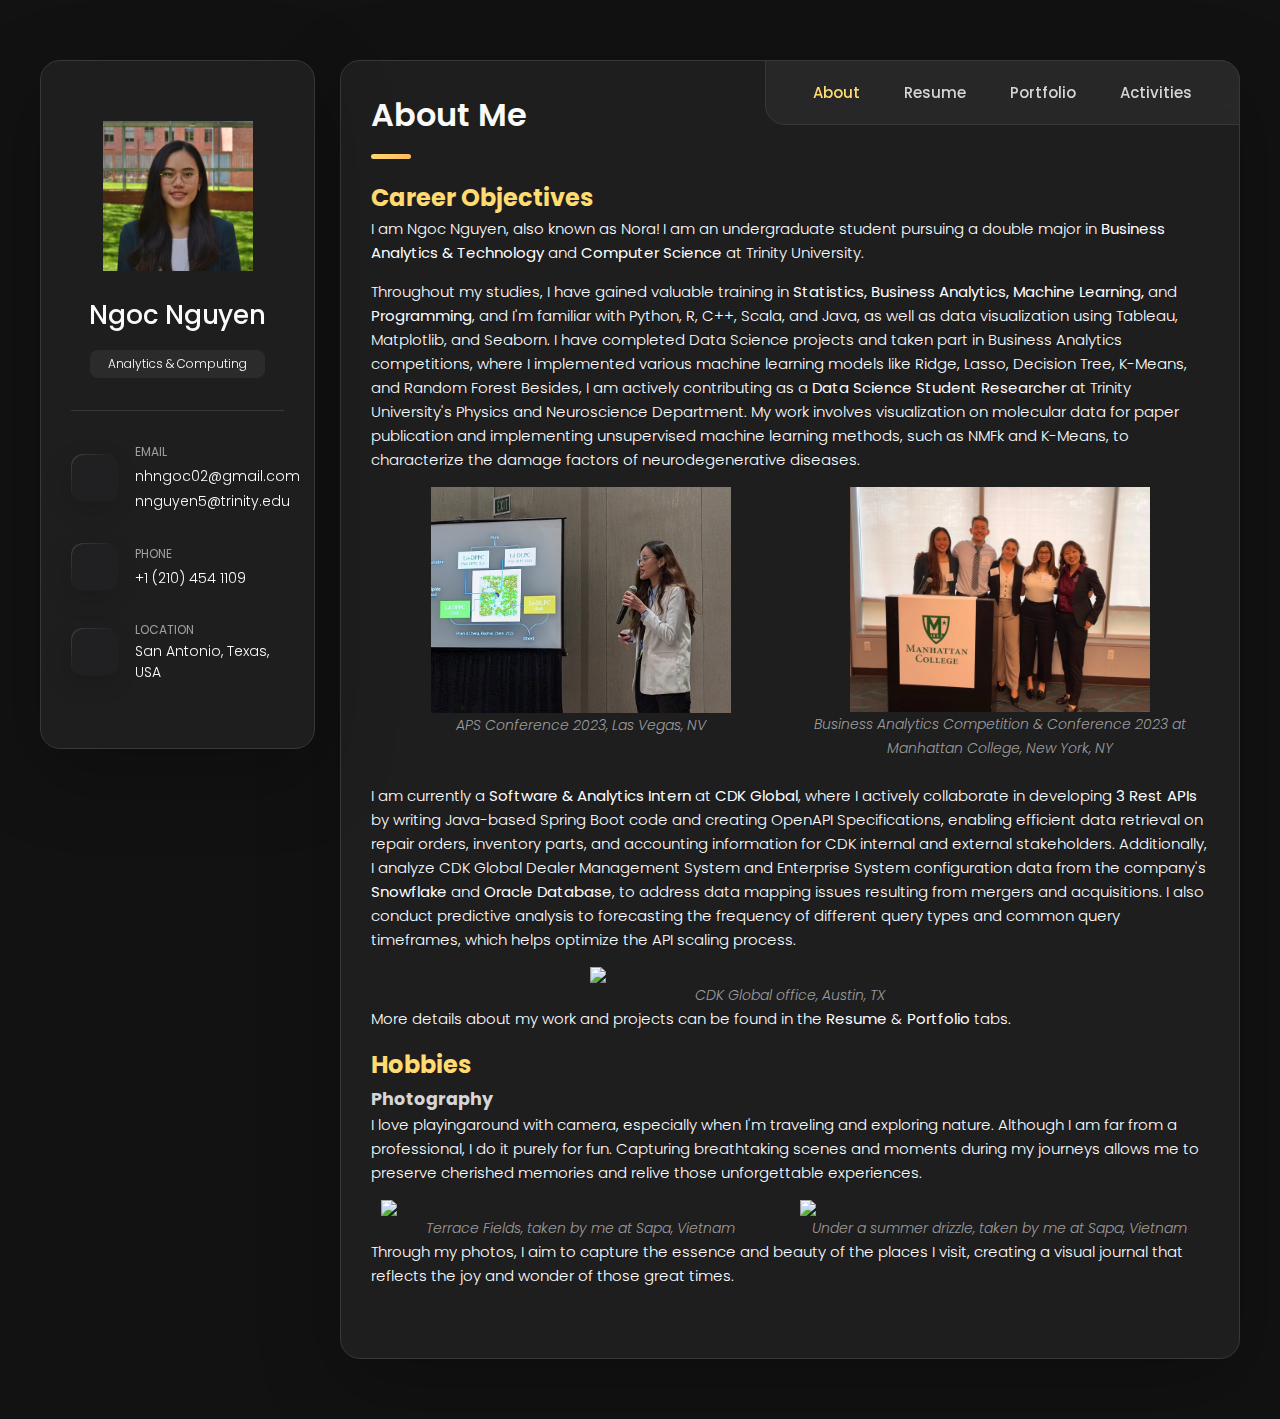
==== commit b5e48b25: "update activity tab" ====
--- a/index.html
+++ b/index.html
@@ -5,7 +5,7 @@
   <meta charset="UTF-8">
   <meta http-equiv="X-UA-Compatible" content="IE=edge">
   <meta name="viewport" content="width=device-width, initial-scale=1.0">
-  <title>vCard - Personal Portfolio</title>
+  <title>Ngoc (Nora) Nguyen - Personal Portfolio</title>
 
   <!--
     - favicon
@@ -229,7 +229,7 @@
           
           <h2 id="hobbies">Hobbies</h2>
           <h3 id="photography">Photography</h3>
-          <p>I love playingaround with camera, especially when I'm traveling and exploring nature. Although I am far from a professional, I do it purely for fun. Capturing breathtaking scenes and moments during my journeys allows me to preserve cherished memories and relive those unforgettable experiences. Through my photography, I aim to capture the essence and beauty of the places I visit, creating a visual journal that reflects the joy and wonder of those great times.</p>
+          <p>I love playingaround with camera, especially when I'm traveling and exploring nature. Although I am far from a professional, I do it purely for fun. Capturing breathtaking scenes and moments during my journeys allows me to preserve cherished memories and relive those unforgettable experiences. </p>
           <div class="image-container">
             <div class="image-wrapper">
               <img src="./assets/images/photo-1.JPG" width="400" class="align-left" />
@@ -240,6 +240,7 @@
               <em class="image-description">Under a summer drizzle, taken by me at Sapa, Vietnam</em>
             </div>
           </div>
+          <p>Through my photos, I aim to capture the essence and beauty of the places I visit, creating a visual journal that reflects the joy and wonder of those great times.</p>
           <!-- <h3 id="cooking">Cooking</h3> -->
             
       
@@ -759,6 +760,24 @@
               </a>
             </li>
 
+            <li class="project-item  active" data-filter-item data-category="Data Science">
+              <a href="https://drive.google.com/file/d/1tHsCkehtfO1C9dAi64m47R2jUHXCVID4/view?usp=sharing">
+
+                <figure class="project-img">
+                  <div class="project-item-icon-box">
+                    <ion-icon name="eye-outline"></ion-icon>
+                  </div>
+
+                  <img src="./assets/images/walmart-tableau.png" alt="credit-card-project" loading="lazy">
+                </figure>
+
+                <h3 class="project-title">Walmart Retail - Tableau Dashboard</h3>
+                <p class="project-description" style="font-family: 'Poppins', sans-serif; color: #ffffff; font-size: 12px; margin-left: 24px;">An interactive dashboard on Walmart sales and profits across different locations, product categories and customer segments.</p>
+                <p class="project-category">Data Science</p>
+
+              </a>
+            </li>
+
 
 
           </ul>
@@ -781,7 +800,52 @@
           <h2 class="h2 article-title">Activities</h2>
         </header>
 
-        <!-- <section class="blog-posts"> -->
+        <h2 id="career-objectives">Business Analytics Competition & Conference 2023 at Manhattan College</h2>
+          <p>
+            I was part of a four-member team representing Trinity University at BAC 2023, where we delved into Food Safety in Sub-Saharan Africa and Central/Caribbean America. Our journey spanned from February to May 2023, engaging in thorough research and analysis of food safety in Sub-Saharan Africa. In May, we went to New York to present our findings, participating in a 15-hour datathon to assess food safety conditions in Central/Caribbean America, comparing them with Sub-Saharan Africa. Our dedication and perseverance earned us the third-place award out of 24 teams from across the United States. 
+          </p>
+          <br>
+            <div class="image-container">
+              <div class="image-wrapper">
+                <img src="./assets/images/bac-1.png" width="280" class="align-left" />
+                <em class="image-description">BAC 2023, New York, NY</em>
+              </div>
+              <div class="image-wrapper">
+                <img src="./assets/images/bac-2.png" width="280" class="align-center" />
+                <em class="image-description">BAC 2023, New York, NY</em>
+              </div>
+              <div class="image-wrapper">
+                <img src="./assets/images/bac-3.png"  width="280" class="align-right" />
+                <em class="image-description">BAC 2023, New York, NY</em>
+              </div>
+            </div>
+            <p>This incredible experience not only connected me with exceptional peers and professors in the field of business analytics, but also allowed me to engage with industry professionals and discuss the impact of technology, particularly AI, on company operations.</p>
+          <br>
+
+        <h2 id="career-objectives">American Physical Society (APS) Conference 2023</h2>
+        <p>
+          In March 2023, I had a chance to represent my research lab to present our work at the APS Conference. In particular, I showcased the implementation of machine learning to quantify the disruption of amyloid aggregates on the clustering of lipid molecules, which is commonly associated with Alzheimer’s disease. This experience was more than just a spotlight moment – it connected me with fellow researchers and exposed me to diverse tools and technologies used in other labs nationwide.
+
+        </p>
+        <br>
+          <div class="image-container">
+            <div class="image-wrapper">
+              <img src="./assets/images/aps-1.png" width="280" class="align-left" />
+              <em class="image-description">APS Conference 2023, Las Vegas, NV</em>
+            </div>
+            <div class="image-wrapper">
+              <img src="./assets/images/aps-2.png" width="280" class="align-center" />
+              <em class="image-description">APS Conference 2023, Las Vegas, NV</em>
+            </div>
+            <div class="image-wrapper">
+              <img src="./assets/images/aps-3.png"  width="280" class="align-right" />
+              <em class="image-description">APS Conference 2023, Las Vegas, NV</em>
+            </div>
+          </div>
+          <p>View additional materials on my presentaion: <a href="https://meetings.aps.org/Meeting/MAR23/Session/F46.5">Abstract</a>, <a href="https://docs.google.com/presentation/d/1Vh6Pa3miE5wze94OPgqDq-WWi0DQYbas/edit?usp=sharing&ouid=114594587066569468338&rtpof=true&sd=true">Presentation slides</a>.</p>
+          
+        <br>
+
           <h2 id="career-objectives">Art & Cultural Coordinator of Trinity Vietnamese Student Association (VSA)</h2>
           <p>
             As the Art & Cultural Coordinator of Trinity Vietnamese Student Association (VSA) for 2 years, I have designed content structures for various events and meetings, engaging 50 club members. From organizing a Spring Roll Cooking Class with 50 attendants to orchestrating a Vietnamese cuisine demonstration and meal preparation for 200 students, as well as organizing Vietnamese game nights, I aim to create memorable and enriching cultural experiences. Additionally, I actively participated in the lunar new year fashion show, showcasing the beauty of Vietnamese traditional attire, Áo dài.
@@ -810,11 +874,11 @@
           <br>
             <div class="image-container">
               <div class="image-wrapper">
-                <img src="./assets/images/twist1.jpeg" width="280" class="align-left" />
+                <img src="./assets/images/twist-1.png" width="280" class="align-left" />
                 <!-- <em class="image-description">Trinity University Lunar New Year show 2023, San Antonio, TX</em> -->
               </div>
               <div class="image-wrapper">
-                <img src="./assets/images/twist2.png" width="280" class="align-right" />
+                <img src="./assets/images/twist-2.png" width="280" class="align-right" />
                 <!-- <em class="image-description">Trinity University Lunar New Year show 2023, San Antonio, TX</em> -->
               </div>
             </div>
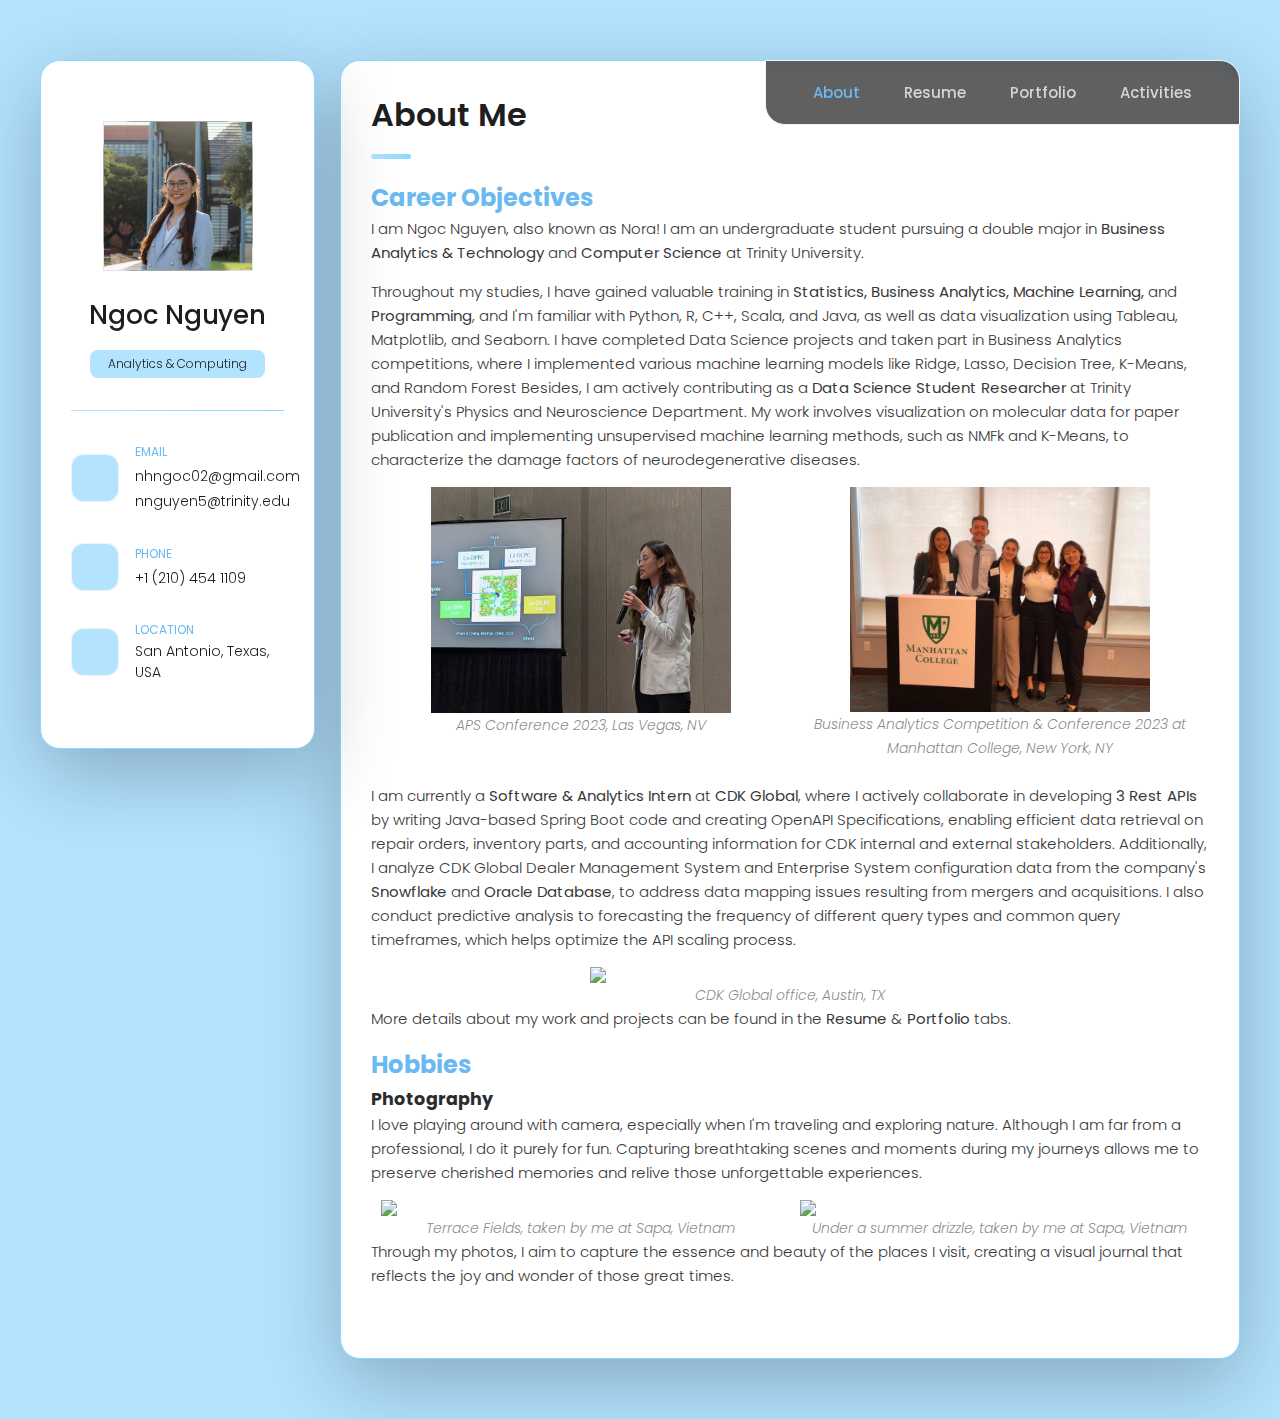
==== commit 09fbcf3e: "Change the website format" ====
--- a/index.html
+++ b/index.html
@@ -42,7 +42,7 @@
       <div class="sidebar-info">
 
         <figure class="avatar-box">
-          <img src="./assets/images/profile-photo.jpeg" alt="Ngoc Nguyen" width="80">
+          <img src="./assets/images/profile-pic.jpg" alt="Ngoc Nguyen" width="80" style="border: 1px solid hsla(0, 0%, 84%, 0.7);">
         </figure>
 
         <div class="info-content">
@@ -229,7 +229,7 @@
           
           <h2 id="hobbies">Hobbies</h2>
           <h3 id="photography">Photography</h3>
-          <p>I love playingaround with camera, especially when I'm traveling and exploring nature. Although I am far from a professional, I do it purely for fun. Capturing breathtaking scenes and moments during my journeys allows me to preserve cherished memories and relive those unforgettable experiences. </p>
+          <p>I love playing around with camera, especially when I'm traveling and exploring nature. Although I am far from a professional, I do it purely for fun. Capturing breathtaking scenes and moments during my journeys allows me to preserve cherished memories and relive those unforgettable experiences. </p>
           <div class="image-container">
             <div class="image-wrapper">
               <img src="./assets/images/photo-1.JPG" width="400" class="align-left" />
@@ -271,7 +271,7 @@
           <h2 class="h2 article-title">Resume</h2>
         </header>
 
-        <p>The PDF version of this resume can be accessed <a href="https://drive.google.com/drive/folders/1NUkiDC6djs99HdNu4yo0AUgh6Otpw2xE?usp=sharing"><strong>here</strong></a>.</p>
+        <p  class="about-text" >The PDF version of this resume can be accessed <a href="https://drive.google.com/drive/folders/1NUkiDC6djs99HdNu4yo0AUgh6Otpw2xE?usp=sharing"><strong>here</strong></a>.</p>
         <br>
 
         <section class="timeline">
@@ -657,7 +657,7 @@
                 </figure>
 
                 <h3 class="project-title"><strong>Third prize:</strong> Business Analytics Competition at Manhattan College 2023</h3>
-                <p class="project-description" style="font-family: 'Poppins', sans-serif; color: #ffffff; font-size: 12px; margin-left: 24px;">A comprehensive analysis on Food Safety in Sub-Saharan Africa and Central/Caribbean America.</p>
+                <p class="project-description" >A comprehensive analysis on Food Safety in Sub-Saharan Africa and Central/Caribbean America.</p>
                 <p class="project-category">Data Science</p>
 
               </a>
@@ -681,7 +681,7 @@
                 </figure>
 
                 <h3 class="project-title">Dell Supply Chain Analytics</h3>
-                <p class="project-description" style="font-family: 'Poppins', sans-serif; color: #ffffff; font-size: 12px; margin-left: 24px;">Predictive analysis on the number of missing, wronged or damaged (MWD) order units of Dell's different carriers.</p>
+                <p class="project-description" >Predictive analysis on the number of missing, wronged or damaged (MWD) order units of Dell's different carriers.</p>
                 <p class="project-category">Data Science</p>
 
               </a>
@@ -699,7 +699,7 @@
                 </figure>
 
                 <h3 class="project-title">Ames House Price Prediction</h3>
-                <p class="project-description" style="font-family: 'Poppins', sans-serif; color: #ffffff; font-size: 12px; margin-left: 24px;">Prediction model for house prices in the Ames housing dataset from 81 variables of house characteristics.</p>
+                <p class="project-description" >Prediction model for house prices in the Ames housing dataset from 81 variables of house characteristics.</p>
                 <p class="project-category">Data Science</p>
 
               </a>
@@ -717,7 +717,7 @@
                 </figure>
 
                 <h3 class="project-title">Scala Space Game</h3>
-                <p class="project-description" style="font-family: 'Poppins', sans-serif; color: #ffffff; font-size: 12px; margin-left: 24px;">An engaging Galaga-style space shooting game using Scala programming language.</p>
+                <p class="project-description">An engaging Galaga-style space shooting game using Scala programming language.</p>
                 <p class="project-category">Computer Science</p>
 
               </a>
@@ -731,11 +731,11 @@
                     <ion-icon name="eye-outline"></ion-icon>
                   </div>
 
-                  <img src="./assets/images/excel-dashboard.jpg" alt="credit-card-project" loading="lazy">
+                  <img src="./assets/images/excel-dashboard.jpg" alt="excel-project" loading="lazy">
                 </figure>
 
                 <h3 class="project-title">Excel Dashboard: Analyze total sales and growth trends for AdventureWorks.</h3>
-                <p class="project-description" style="font-family: 'Poppins', sans-serif; color: #ffffff; font-size: 12px; margin-left: 24px;"></p>
+                <p class="project-description"></p>
 
                 <p class="project-category">Data Science</p>
 
@@ -754,7 +754,7 @@
                 </figure>
 
                 <h3 class="project-title">Credit Card behavior analysis</h3>
-                <p class="project-description" style="font-family: 'Poppins', sans-serif; color: #ffffff; font-size: 12px; margin-left: 24px;">Regression model & hypothesis testing to explore the sample applicants’ credit card behaviors and other personal and financial aspects.</p>
+                <p class="project-description" >Regression model & hypothesis testing to explore the sample applicants’ credit card behaviors and other personal and financial aspects.</p>
                 <p class="project-category">Data Science</p>
 
               </a>
@@ -768,11 +768,47 @@
                     <ion-icon name="eye-outline"></ion-icon>
                   </div>
 
-                  <img src="./assets/images/walmart-tableau.png" alt="credit-card-project" loading="lazy">
+                  <img src="./assets/images/walmart-tableau.png" alt="walmart-retail-project" loading="lazy">
                 </figure>
 
                 <h3 class="project-title">Walmart Retail - Tableau Dashboard</h3>
-                <p class="project-description" style="font-family: 'Poppins', sans-serif; color: #ffffff; font-size: 12px; margin-left: 24px;">An interactive dashboard on Walmart sales and profits across different locations, product categories and customer segments.</p>
+                <p class="project-description" >An interactive dashboard on Walmart sales and profits across different locations, product categories and customer segments.</p>
+                <p class="project-category">Data Science</p>
+
+              </a>
+            </li>
+
+            <li class="project-item  active" data-filter-item data-category="Data Science">
+              <a href="https://drive.google.com/file/d/1y2OQ9PXGEZOn4Msv_OSdAFDEWNu1I3jo/view?usp=sharing">
+
+                <figure class="project-img">
+                  <div class="project-item-icon-box">
+                    <ion-icon name="eye-outline"></ion-icon>
+                  </div>
+
+                  <img src="./assets/images/RecruitingPipelineReport.png" alt="house-price-project" loading="lazy">
+                </figure>
+
+                <h3 class="project-title">Recruiting Pipeline - PowerBI Dashboard</h3>
+                <p class="project-description" >An dashboard to report and track applicant status across various recruiting stages for KPIM Company.</p>
+                <p class="project-category">Data Science</p>
+
+              </a>
+            </li>
+
+            <li class="project-item  active" data-filter-item data-category="Data Science">
+              <a href="https://drive.google.com/file/d/1VHtZS--IILqqo8u0l8z3mgSizc03z8PZ/view?usp=sharing">
+
+                <figure class="project-img">
+                  <div class="project-item-icon-box">
+                    <ion-icon name="eye-outline"></ion-icon>
+                  </div>
+
+                  <img src="./assets/images/ProductDeliveryReport.png" alt="house-price-project" loading="lazy">
+                </figure>
+
+                <h3 class="project-title">Product Delivery Report - PowerBI Dashboard</h3>
+                <p class="project-description" >An interactive dashboard to analyze the delivery status for KPIM Operating Department.</p>
                 <p class="project-category">Data Science</p>
 
               </a>
@@ -801,7 +837,7 @@
         </header>
 
         <h2 id="career-objectives">Business Analytics Competition & Conference 2023 at Manhattan College</h2>
-          <p>
+          <p class="career-objectives">
             I was part of a four-member team representing Trinity University at BAC 2023, where we delved into Food Safety in Sub-Saharan Africa and Central/Caribbean America. Our journey spanned from February to May 2023, engaging in thorough research and analysis of food safety in Sub-Saharan Africa. In May, we went to New York to present our findings, participating in a 15-hour datathon to assess food safety conditions in Central/Caribbean America, comparing them with Sub-Saharan Africa. Our dedication and perseverance earned us the third-place award out of 24 teams from across the United States. 
           </p>
           <br>
@@ -819,11 +855,11 @@
                 <em class="image-description">BAC 2023, New York, NY</em>
               </div>
             </div>
-            <p>This incredible experience not only connected me with exceptional peers and professors in the field of business analytics, but also allowed me to engage with industry professionals and discuss the impact of technology, particularly AI, on company operations.</p>
+            <p class="career-objectives">This incredible experience not only connected me with exceptional peers and professors in the field of business analytics, but also allowed me to engage with industry professionals and discuss the impact of technology, particularly AI, on company operations.</p>
           <br>
 
         <h2 id="career-objectives">American Physical Society (APS) Conference 2023</h2>
-        <p>
+        <p class="career-objectives">
           In March 2023, I had a chance to represent my research lab to present our work at the APS Conference. In particular, I showcased the implementation of machine learning to quantify the disruption of amyloid aggregates on the clustering of lipid molecules, which is commonly associated with Alzheimer’s disease. This experience was more than just a spotlight moment – it connected me with fellow researchers and exposed me to diverse tools and technologies used in other labs nationwide.
 
         </p>
@@ -847,7 +883,7 @@
         <br>
 
           <h2 id="career-objectives">Art & Cultural Coordinator of Trinity Vietnamese Student Association (VSA)</h2>
-          <p>
+          <p class="career-objectives">
             As the Art & Cultural Coordinator of Trinity Vietnamese Student Association (VSA) for 2 years, I have designed content structures for various events and meetings, engaging 50 club members. From organizing a Spring Roll Cooking Class with 50 attendants to orchestrating a Vietnamese cuisine demonstration and meal preparation for 200 students, as well as organizing Vietnamese game nights, I aim to create memorable and enriching cultural experiences. Additionally, I actively participated in the lunar new year fashion show, showcasing the beauty of Vietnamese traditional attire, Áo dài.
           </p>
           <br>
@@ -868,7 +904,7 @@
           <br>
 
           <h2 id="career-objectives">Vice President of TWIST – Trinity Women in Science and Technology</h2>
-          <p>
+          <p class="career-objectives">
             In my role as the Education VP of TWIST, I promoted STEM in female undergraduates (70 club members) through the Mentorship Program and STEM events (women’s history month celebration, STEM Research workshops and a webinar with black female professionals in the STEM industry).
           </p>
           <br>
--- a/assets/css/style.css
+++ b/assets/css/style.css
@@ -53,10 +53,16 @@
     hsl(45, 100%, 72%), 
     hsl(35, 100%, 68%)
   );
+  --text-gradient-blue: linear-gradient(
+    to right, 
+    hsl(202, 100%, 85%), 
+    hsl(202, 100%, 78%)
+  );
 
   /* solid */
 
   --jet: hsl(0, 0%, 22%);
+  --jet-60: hsl(0, 0%, 22%, 0.6);
   --onyx: hsl(240, 1%, 17%);
   --eerie-black-1: hsl(240, 2%, 13%);
   --eerie-black-2: hsl(240, 2%, 12%);
@@ -64,10 +70,15 @@
   --white-1: hsl(0, 0%, 100%);
   --white-2: hsl(0, 0%, 98%);
   --orange-yellow-crayola: hsl(45, 100%, 72%);
+  --jordy-blue: hsl(207, 83%, 75%);
+  --mailibu-blue: hsl(205, 82%, 68%);
   --vegas-gold: hsl(45, 54%, 58%);
   --light-gray: hsl(0, 0%, 84%);
   --light-gray-70: hsla(0, 0%, 84%, 0.7);
-  --light-blue: hsl(202, 100%, 78%);
+  --light-gray-50: hsla(0, 0%, 84%, 0.5);
+  --light-blue: hsl(202, 100%, 85%);
+  --blue: hsl(202, 100%, 78%);
+  --light-gray-blue:hsl(201, 54%, 95%);
   --bittersweet-shimmer: hsl(0, 43%, 51%);
 
   /**
@@ -148,15 +159,15 @@
 }
 
 ::selection {
-  background: var(--orange-yellow-crayola);
-  color: var(--smoky-black);
-}
-
-:focus { outline-color: var(--orange-yellow-crayola); }
+  background: var(--mailibu-blue);
+  color: var(--blue);
+}
+
+:focus { outline-color: var(--mailibu-blue); }
 
 html { font-family: var(--ff-poppins); }
 
-body { background: var(--smoky-black); }
+body { background: var(--light-blue); }
 
 
 
@@ -168,8 +179,8 @@
 
 .sidebar,
 article {
-  background: var(--eerie-black-2);
-  border: 1px solid var(--jet);
+  background: var(--white-1);
+  border: 1px solid var(--blue);
   border-radius: 20px;
   padding: 15px;
   box-shadow: var(--shadow-1);
@@ -179,13 +190,13 @@
 .separator {
   width: 100%;
   height: 1px;
-  background: var(--jet);
+  background: var(--text-gradient-blue);
   margin: 16px 0;
 }
 
 .icon-box {
   position: relative;
-  background: var(--border-gradient-onyx);
+  background: var(--light-gray-blue);
   width: 30px;
   height: 30px;
   border-radius: 8px;
@@ -193,8 +204,8 @@
   justify-content: center;
   align-items: center;
   font-size: 16px;
-  color: var(--orange-yellow-crayola);
-  box-shadow: var(--shadow-1);
+  color: var(--mailibu-blue);
+  box-shadow: var(--light-gray);
   z-index: 1;
 }
 
@@ -202,12 +213,13 @@
   content: "";
   position: absolute;
   inset: 1px;
-  background: var(--eerie-black-1);
+  /* background: var(--eerie-black-1); */
+  background: var(--light-blue);
   border-radius: inherit;
   z-index: -1;
 }
 
-.icon-box ion-icon { --ionicon-stroke-width: 35px; }
+.icon-box ion-icon { --ionicon-stroke-width: 35px; color: var(--jet-60)}
 
 article { display: none; }
 
@@ -225,7 +237,7 @@
 .h3,
 .h4,
 .h5 {
-  color: var(--white-2);
+  color: var(--eerie-black-2);
   text-transform: capitalize;
 }
 
@@ -252,7 +264,7 @@
   left: 0;
   width: 30px;
   height: 3px;
-  background: var(--text-gradient-yellow);
+  background: var(--text-gradient-blue);
   border-radius: 3px;
 }
 
@@ -262,12 +274,12 @@
 }
 
 .has-scrollbar::-webkit-scrollbar-track {
-  background: var(--onyx);
+  background: var(--blue);
   border-radius: 5px;
 }
 
 .has-scrollbar::-webkit-scrollbar-thumb {
-  background: var(--orange-yellow-crayola);
+  background: var(--mailibu-blue);
   border-radius: 5px;
 }
 
@@ -338,7 +350,7 @@
 }
 
 .info-content .name {
-  color: var(--white-2);
+  color: var(--eerie-black-2);
   font-size: var(--fs-3);
   font-weight: var(--fw-500);
   letter-spacing: -0.25px;
@@ -346,8 +358,8 @@
 }
 
 .info-content .title {
-  color: var(--white-1);
-  background: var(--onyx);
+  color: var(--eerie-black-1);
+  background: var(--light-blue);
   font-size: var(--fs-8);
   font-weight: var(--fw-300);
   width: max-content;
@@ -361,7 +373,7 @@
   right: -15px;
   border-radius: 0 15px;
   font-size: 13px;
-  color: var(--orange-yellow-crayola);
+  color: var(--mailibu-blue);
   background: var(--border-gradient-onyx);
   padding: 10px;
   box-shadow: var(--shadow-2);
@@ -417,14 +429,14 @@
 }
 
 .contact-title {
-  color: var(--light-gray-70);
+  color: var(--mailibu-blue);
   font-size: var(--fs-8);
   text-transform: uppercase;
   margin-bottom: 2px;
 }
 
 .contact-info :is(.contact-link, time, address) {
-  color: var(--white-2);
+  color: var(--eerie-black-2);
   font-size: var(--fs-7);
 }
 
@@ -440,12 +452,12 @@
 }
 
 .social-item .social-link {
-  color: var(--orange-yellow-crayola);
+  color: var(--mailibu-blue);
   font-size: 30px;
 }
 
 
-.social-item .social-link:hover { color: var(--light-gray); }
+.social-item .social-link:hover { color: var(--blue); }
 
 
 
@@ -462,7 +474,7 @@
   width: 100%;
   background: hsla(240, 1%, 17%, 0.75);
   backdrop-filter: blur(10px);
-  border: 1px solid var(--jet);
+  border: 1px solid var(--light-gray-blue);
   border-radius: 12px 12px 0 0;
   box-shadow: var(--shadow-2);
   z-index: 5;
@@ -486,7 +498,7 @@
 .navbar-link:hover,
 .navbar-link:focus { color: var(--light-gray-70); }
 
-.navbar-link.active { color: var(--orange-yellow-crayola); }
+.navbar-link.active { color: var(--mailibu-blue); }
 
 
 
@@ -499,13 +511,14 @@
 .about .article-title { margin-bottom: 15px; }
 
 .about-text {
-  color: var(--light-gray);
+  color: var(--onyx);
   font-size: var(--fs-6);
   font-weight: var(--fw-300);
   line-height: 1.6;
 }
 
-.about-text p { margin-bottom: 15px; }
+.about-text p { margin-bottom: 15px; 
+  color: var(--jet);}
 
 
 
@@ -661,7 +674,7 @@
   position: relative;
   padding: 15px;
   margin: 15px 12px;
-  border: 1px solid var(--jet);
+  border: 1px solid var(--light-gray-blue);
   border-radius: 14px;
   box-shadow: var(--shadow-5);
   transform: scale(1.2);
@@ -679,14 +692,14 @@
   position: absolute;
   top: 15px;
   right: 15px;
-  background: var(--onyx);
+  background: var(--light-blue);
   border-radius: 8px;
   width: 32px;
   height: 32px;
   display: flex;
   justify-content: center;
   align-items: center;
-  color: var(--white-2);
+  color: var(--eerie-black-2);
   font-size: 18px;
   opacity: 0.7;
 }
@@ -794,6 +807,7 @@
   font-size: var(--fs-6);
   line-height: 1.3;
   margin-bottom: 7px;
+  color: var(--onyx);
 }
 
 .timeline-list span {
@@ -809,7 +823,7 @@
   left: -30px;
   width: 1px;
   height: calc(100% + 50px);
-  background: var(--jet);
+  background: var(--light-gray-blue);
 }
 
 .timeline-item::after {
@@ -819,15 +833,16 @@
   left: -33px;
   height: 6px;
   width: 6px;
-  background: var(--text-gradient-yellow);
+  background: var(--text-gradient-blue);
   border-radius: 50%;
-  box-shadow: 0 0 0 4px var(--jet);
+  box-shadow: 0 0 0 4px var(--light-gray-blue);
 }
 
 .timeline-text {
-  color: var(--light-gray);
+  color: var(--jet-60);
   font-weight: var(--fw-300);
   line-height: 1.6;
+  max-width: 700px; 
 }
 
 
@@ -856,14 +871,14 @@
 }
 
 .skill-progress-bg {
-  background: var(--jet);
+  background: var(--light-gray-blue);
   width: 100%;
   height: 8px;
   border-radius: 10px;
 }
 
 .skill-progress-fill {
-  background: var(--text-gradient-yellow);
+  background: var(--text-gradient-blue);
   height: 100%;
   border-radius: inherit;
 }
@@ -891,7 +906,7 @@
   align-items: center;
   width: 100%;
   padding: 12px 16px;
-  border: 1px solid var(--jet);
+  border: 1px solid var(--light-gray-blue);
   border-radius: 14px;
   font-size: var(--fs-6);
   font-weight: var(--fw-300);
@@ -961,6 +976,7 @@
   border-radius: 16px;
   overflow: hidden;
   margin-bottom: 15px;
+  border: 2px solid var(--light-gray-70);
 }
 
 .project-img::before {
@@ -981,7 +997,7 @@
   --scale: 0.8;
 
   background: var(--jet);
-  color: var(--orange-yellow-crayola);
+  color: var(--mailibu-blue);
   position: absolute;
   top: 50%;
   left: 50%;
@@ -1010,11 +1026,9 @@
 
 .project-item > a:hover img { transform: scale(1.1); }
 
-.project-title,
-.project-category { margin-left: 10px; }
-
 .project-title {
-  color: var(--white-2);
+  margin-left: 5px;
+  color: var(--eerie-black-2);
   font-size: var(--fs-5);
   font-weight: var(--fw-400);
   text-transform: capitalize;
@@ -1022,10 +1036,20 @@
 }
 
 .project-category {
-  color: var(--light-gray-70);
+  margin-left: 10px;
+  color: var(--mailibu-blue);
+  font-size: var(--fs-6);
+}
+
+.project-description {
+  margin-left: 10px;
+  color: var(--jet-60);
   font-size: var(--fs-6);
   font-weight: var(--fw-300);
-}
+  line-height: 1.6;
+  max-width: 700px; 
+}
+/* style="font-family: 'Poppins', sans-serif; color: #ffffff; font-size: 12px; margin-left: 24px;" */
 
 
 
@@ -1106,7 +1130,7 @@
   transition: var(--transition-1);
 }
 
-.blog-post-item > a:hover .blog-item-title { color: var(--orange-yellow-crayola); }
+.blog-post-item > a:hover .blog-item-title { color: var(--mailibu-blue); }
 
 .blog-text {
   color: var(--light-gray);
@@ -1116,7 +1140,12 @@
 }
 
 
-
+.career-objectives {
+  color: var(--onyx);
+  font-size: var(--fs-6);
+  font-weight: var(--fw-300);
+  line-height: 1.6;
+}
 
 
 /*-----------------------------------*\
@@ -1154,7 +1183,7 @@
 }
 
 .form-input {
-  color: var(--white-2);
+  color: var(--eerie-black-2);
   font-size: var(--fs-6);
   font-weight: var(--fw-400);
   padding: 13px 20px;
@@ -1165,7 +1194,7 @@
 
 .form-input::placeholder { font-weight: var(--fw-500); }
 
-.form-input:focus { border-color: var(--orange-yellow-crayola); }
+.form-input:focus { border-color: var(--mailibu-blue); }
 
 textarea.form-input {
   min-height: 100px;
@@ -1183,7 +1212,7 @@
   position: relative;
   width: 100%;
   background: var(--border-gradient-onyx);
-  color: var(--orange-yellow-crayola);
+  color: var(--mailibu-blue);
   display: flex;
   justify-content: center;
   align-items: center;
@@ -1621,7 +1650,7 @@
 
   .filter-item button:hover { color: var(--light-gray-70); }
 
-  .filter-item button.active { color: var(--orange-yellow-crayola); }
+  .filter-item button.active { color: var(--mailibu-blue); }
 
   /* portfolio and blog grid */
 
@@ -1773,10 +1802,10 @@
 
   body::-webkit-scrollbar { width: 20px; }
 
-  body::-webkit-scrollbar-track { background: var(--smoky-black); }
+  body::-webkit-scrollbar-track { background: var(--blue); }
 
   body::-webkit-scrollbar-thumb {
-    border: 5px solid var(--smoky-black);
+    border: 5px solid var(--blue);
     background: hsla(0, 0%, 100%, 0.1);
     border-radius: 20px;
     box-shadow: inset 1px 1px 0 hsla(0, 0%, 100%, 0.11),
@@ -1878,7 +1907,7 @@
 	 * RESUME
 	 */
 
-  .timeline-text { max-width: 700px; }
+  /* .timeline-text { max-width: 700px; } */
 
 }
 
@@ -1916,7 +1945,7 @@
 
 /* Custom CSS for text formatting */
 h2 {
-  color: var(--orange-yellow-crayola); /* Set header text color to blue */
+  color: var(--mailibu-blue); /* Set header text color to blue */
   font-size: 24px; /* Set header font size to 24 pixels */
   font-family: 'Poppins', sans-serif; /* Set header font family to Arial or any other sans-serif font */
 }
@@ -1927,7 +1956,7 @@
   font-family: 'Poppins', sans-serif; /* Set paragraph font family to Helvetica or any other sans-serif font */
 } 
 .image-description {
-  color: var(--light-gray-70); /* Set image description text color to a darker shade of gray */
+  color: var(--jet-60); /* Set image description text color to a darker shade of gray */
   font-size: 14px; /* Set image description font size to 14 pixels */
   font-family: 'Poppins', sans-serif; /* Set image description font family to Verdana or any other sans-serif font */
   margin-top: 10px; /* Add some space between the image and description */
@@ -1937,11 +1966,11 @@
 
 /* Custom CSS for hyperlink styling */
 a {
-  color: var(--light-blue); /* Set the link color to blue (#007BFF) */
+  color: var(--blue); /* Set the link color to blue (#007BFF) */
   text-decoration: none; /* Remove the default underline on the link */
   display: inline; /* Set the anchor tag to be inline */
 }
 
 a:hover {
-  color: var(--orange-yellow-crayola); /* Set the link color to orange (#FF4500) when hovering over the link */
-}
+  color: var(--mailibu-blue); /* Set the link color to orange (#FF4500) when hovering over the link */
+}
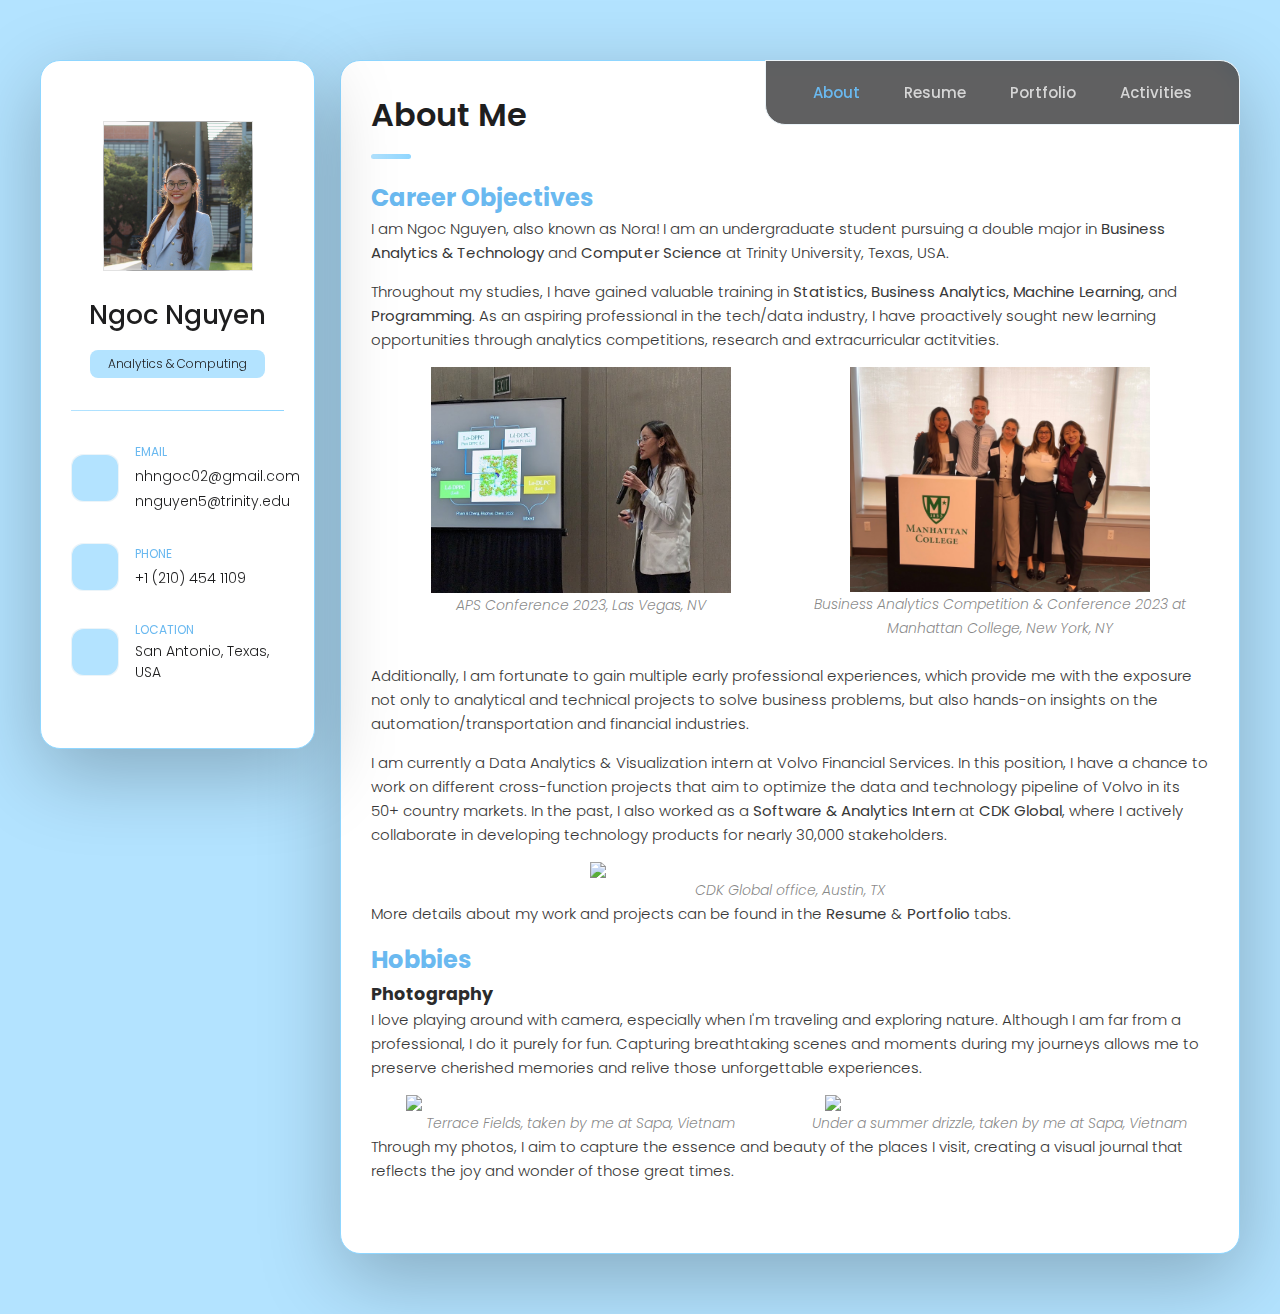
==== commit 3b9bc3fd: "add consulting & swe projects" ====
--- a/index.html
+++ b/index.html
@@ -201,9 +201,9 @@
         <section class="about-text">
           <h2 id="career-objectives">Career Objectives</h2>
           <p>
-            I am Ngoc Nguyen, also known as Nora! I am an undergraduate student pursuing a double major in <strong>Business Analytics & Technology</strong> and <strong>Computer Science</strong> at Trinity University. 
+            I am Ngoc Nguyen, also known as Nora! I am an undergraduate student pursuing a double major in <strong>Business Analytics & Technology</strong> and <strong>Computer Science</strong> at Trinity University, Texas, USA. 
           </p>
-          <p>Throughout my studies, I have gained valuable training in <strong>Statistics, Business Analytics, Machine Learning,</strong> and <strong>Programming</strong>, and I'm familiar with Python, R, C++, Scala, and Java, as well as data visualization using Tableau, Matplotlib, and Seaborn. I have completed Data Science projects and taken part in Business Analytics competitions, where I implemented various machine learning models like Ridge, Lasso, Decision Tree, K-Means, and Random Forest Besides, I am actively contributing as a <strong>Data Science Student Researcher</strong> at Trinity University's Physics and Neuroscience Department. My work involves visualization on molecular data for paper publication and implementing unsupervised machine learning methods, such as NMFk and K-Means, to characterize the damage factors of neurodegenerative diseases.</p>
+          <p>Throughout my studies, I have gained valuable training in <strong>Statistics, Business Analytics, Machine Learning,</strong> and <strong>Programming</strong>. As an aspiring professional in the tech/data industry, I have proactively sought new learning opportunities through analytics competitions, research and extracurricular actitvities. </p>
             <div class="image-container">
               <div class="image-wrapper">
                 <img src="./assets/images/aps-conference.JPG" width="300" class="align-left" />
@@ -215,7 +215,8 @@
               </div>
             </div>
           <br>
-          <p>I am currently a <strong>Software & Analytics Intern</strong> at <strong>CDK Global</strong>, where I actively collaborate in developing <strong>3 Rest APIs</strong> by writing Java-based Spring Boot code and creating OpenAPI Specifications, enabling efficient data retrieval on repair orders, inventory parts, and accounting information for CDK internal and external stakeholders. Additionally, I analyze CDK Global Dealer Management System and Enterprise System configuration data from the company's <strong>Snowflake</strong> and <strong>Oracle Database</strong>, to address data mapping issues resulting from mergers and acquisitions. I also conduct predictive analysis to forecasting the frequency of different query types and common query timeframes, which helps optimize the API scaling process.</p>
+          <p>Additionally, I am fortunate to gain multiple early professional experiences, which provide me with the exposure not only to analytical and technical projects to solve business problems, but also hands-on insights on the automation/transportation and financial industries.</p>
+          <p>I am currently a Data Analytics & Visualization intern at Volvo Financial Services. In this position, I have a chance to work on different cross-function projects that aim to optimize the data and technology pipeline of Volvo in its 50+ country markets. In the past, I also worked as a <strong>Software & Analytics Intern</strong> at <strong>CDK Global</strong>, where I actively collaborate in developing technology products for nearly 30,000 stakeholders.</p>
           <div class="image-container">
             <div class="image-wrapper">
               <img src="./assets/images/cdk-intern.JPEG" width="400" class="align-center" />
@@ -232,11 +233,11 @@
           <p>I love playing around with camera, especially when I'm traveling and exploring nature. Although I am far from a professional, I do it purely for fun. Capturing breathtaking scenes and moments during my journeys allows me to preserve cherished memories and relive those unforgettable experiences. </p>
           <div class="image-container">
             <div class="image-wrapper">
-              <img src="./assets/images/photo-1.JPG" width="400" class="align-left" />
+              <img src="./assets/images/photo-1.JPG" width="350" class="align-left" />
               <em class="image-description">Terrace Fields, taken by me at Sapa, Vietnam</em>
             </div>
             <div class="image-wrapper">
-              <img src="./assets/images/photo-2.JPG" width="400" class="align-right" />
+              <img src="./assets/images/photo-2.JPG" width="350" class="align-right" />
               <em class="image-description">Under a summer drizzle, taken by me at Sapa, Vietnam</em>
             </div>
           </div>
@@ -301,12 +302,12 @@
 
                 <li class="timeline-text">• Cumulative GPA: 4.0/ 4.0</li>
                 
-                <li class="timeline-text">• Dean’s List for 2021-2023 school years</li>
+                <li class="timeline-text">• Honors Scholarship for Class of 2025</li>
                 
               </ul>
 
               <p class="timeline-text">
-                <strong>• Relevant Coursework:</strong> Machine Learning, Data Abstraction, Business Analytics, Mathematics for Data Science, Information Systems, Statistics, Intermediate Spreadsheet Modeling.
+                <strong>• Relevant Coursework:</strong> Data Science, Database Systems, Big Data & Machine Learning, Intermediate Spreadsheet Modeling, Data Abstraction, Business Analytics, Mathematics for Data Science, Information Systems, Statistics, Software Engineering, Consulting.
               </p>
 
             </li>
@@ -333,12 +334,16 @@
               </p>
             </li>
 
-          </ol>
-          <ol class="timeline-list">
-
-            <li class="timeline-item">
-              <p class="timeline-text">
-                <strong>Programming Languages & Tools:</strong> C++, Scala, R, Python, SQL, Java, MS Office, Tableau, Power BI, Snowflake, Oracle Database.
+            <li class="timeline-item">
+              <p class="timeline-text">
+                <strong>Data Analytics:</strong> SQL, Tableau, Power BI, Azure Databricks, Snowflake, Oracle Database, Jupyter Notebook, Pyspark, Excel VBA & Macros, Alteryx.
+              </p>
+
+            </li>
+
+            <li class="timeline-item">
+              <p class="timeline-text">
+                <strong>Programming Languages & Tools:</strong> Python, R, C++, Scala, Git, Spark, Postman, HTML, CSS, MongoDB, JSON, NodeJS, Power Apps.
               </p>
 
             </li>
@@ -358,25 +363,39 @@
           </div>
 
           <ol class="timeline-list">
-
+            <li class="timeline-item">
+
+              <h4 class="h4 timeline-item-title">Data Visualization & Analytics Intern – Volvo Financial Services, Greensboro, NC</h4>
+
+              <span>January 2024 - Present</span>
+
+              <p class="timeline-text">
+                • Program <strong>500+ lines of Python code</strong> in Azure Databricks to automate the ETL process of Volvo Group's dealer location records to serve <strong>50+ country markets</strong>, eliminating manual data collection and inconsistency, and <strong>saving 120 working hours per year</strong>.
+              </p>
+              <p class="timeline-text">
+                • Co-direct the development of <strong>2 PowerApps</strong> that streamline CRUD operations on Syndication Pipeline and Investor Development information for real-time insights, migrating from Excel files for data storage to Microsoft SQL Server database.
+              </p>
+              <p class="timeline-text">
+                • Pilot a residual value prediction model for commercial vehicles and construction equipment to expedite deal making process.
+              </p>
+            </li>
+            
             <li class="timeline-item">
 
               <h4 class="h4 timeline-item-title">Software Engineer & Analytics Intern – CDK Global, Austin, TX</h4>
 
-              <span>June 2023 – Present</span>
-
-              <p class="timeline-text">
-                •	Collaborate on developing <strong>3 Rest APIs</strong> by writing Java-based Spring Boot code for implementation and creating OpenAPI specifications to facilitate data retrieval for CDK stakeholders on repair orders, inventory parts and accounting information.
-
-              </p>
-              <p class="timeline-text">
-                •	Develop a proof of concept to integrate Elastic Search into Repair Order API, migrating from Titan and Snowflake data platforms to reduce corporate cloud service cost. 
-              </p>
-              <p class="timeline-text">
-                •	Analyze CDK Global Dealer Management System and Enterprise System configuration data, addressing data mapping issues resulting from mergers and acquisitions to ensure data quality and security.
-              </p>
-              <p class="timeline-text">
-                •	Conduct predictive analysis to forecast the number of query types and the common query timeframes, optimizing the API scaling process for enhanced performance.
+              <span>June - December 2023</span>
+              <p class="timeline-text">
+                • Analyzed CDK Dealer Management System and Enterprise Information System configuration data, addressing data mapping issues from mergers and acquisitions for <strong>6,000 automobile dealership stores</strong>, ensuring data accuracy and security.
+              </p>
+              <p class="timeline-text">
+                • Generated data insights on query types and common query timeframes from <strong>4-month historical data</strong> stored on Snowflake using SQL, Excel & Tableau dashboards, optimizing the API scaling process for precise data retrieval.
+              </p>
+              <p class="timeline-text">
+                • Collaborated on developing <strong>4 REST APIs</strong> by writing Java-based Spring Boot code for implementation and writing OpenAPI specifications to facilitate data retrieval for <strong>27,000 stakeholders</strong> on repair orders, parts inventory, and accounting information.
+              </p>
+              <p class="timeline-text">
+                • Developed a program to automate OpenAPI specification documentation, <strong>reducing the documentation time by 80%</strong>.
               </p>
 
             </li>
@@ -385,14 +404,13 @@
 
               <h4 class="h4 timeline-item-title">Data Science Student Researcher – Trinity University Physics and Neuroscience Department</h4>
 
-              <span>September 2022 – Present</span>
-
-              <p class="timeline-text">
-                •	Leverage big data visualization and analysis to characterize the damage factors of neurodegenerative diseases, resulting in the publication of 2 papers and a presentation at the APS national conference. 
-              </p>
-                
-              <p class="timeline-text">
-                •	Implement a machine learning pipeline to comprehend molecule’s clustering behaviors, deploying NMFk and K-Means.
+              <span>September 2022 – December 2023</span>
+
+              <p class="timeline-text">
+                • Optimized the analysis of molecule’s clustering behaviors with machine learning algorithms, including NMFk and K-Means.
+              </p>
+              <p class="timeline-text">
+                • Employed R Markdown for big data visualization and analysis on a 10 megabyte dataset to characterize the damage factors of neurodegenerative diseases, resulting in the publication of 2 peer-reviewed papers and a presentation at APS conference.
               </p>
 
             </li>
@@ -427,6 +445,20 @@
 
             <li class="timeline-item">
 
+              <h4 class="h4 timeline-item-title">Pricing analysis for Goodwill San Antonio</h4>
+
+              <span>February - May 2024</span>
+
+              <p class="timeline-text">
+                •	Established 3 performance metrics (pricing variance, pricing efficiency and total revenue) to evaluate pricing strategies for 28 Goodwill SA stores, leveraging 2,500,000 data points.
+              </p>
+              <p class="timeline-text">
+                •	Created an interactive Tableau dashboard to communicate the performance metrics with Goodwill’s managers and associates.
+              </p>
+            </li>
+
+            <li class="timeline-item">
+
               <h4 class="h4 timeline-item-title">Comprehensive analysis on Food Safety in Sub-Saharan Africa and Central/Caribbean America</h4>
 
               <span>February - May 2023</span>
@@ -445,35 +477,12 @@
 
             <li class="timeline-item">
 
-              <h4 class="h4 timeline-item-title">Prediction model for missing, wronged, or lost order units of Dell’s carriers</h4>
-
-              <span>December 2022</span>
-
-              <p class="timeline-text">
-                •	Developed a regression model (using R, Shiny Web Application, and Tableau) to report the characteristics of carriers that are likely to have the number of missing, wronged, or lost units exceeding 1% of the total order quantity.
-              </p>
-            </li>
-
-            <li class="timeline-item">
-
-              <h4 class="h4 timeline-item-title">House Prices – Kaggle competition</h4>
-
-              <span>September 2022 – March 2023</span>
-
-              <p class="timeline-text">
-                •	Performed data exploration, cleaning, machine learning (Ridge, Lasso, Decision Tree, etc.) and model diagnosis to build a prediction model for house prices in the Ames housing dataset from 81 variables of house characteristics.
-              </p>
-
-            </li>
-
-            <li class="timeline-item">
-
-              <h4 class="h4 timeline-item-title">Space Game</h4>
-
-              <span>February - May 2022</span>
-
-              <p class="timeline-text">
-                •	Developed an engaging Galaga-style space shooting game using Scala programming language, incorporating object-oriented programming and computer graphics design principles.
+              <h4 class="h4 timeline-item-title">KPIM Order & Delivery - Power BI dashboard</h4>
+
+              <span>July 2023</span>
+
+              <p class="timeline-text">
+                •	Generated an interactive Power BI report on 12-month data of KPIM order fulfillment status and trends by implementing Bookmarks for seamless navigation between different views, Buttons for data filtering, and DAX for field calculations.	
               </p>
 
             </li>
@@ -551,26 +560,19 @@
                 Honors Scholarship for the top 15 students in the 2025 class.
               </p>
             </li>
-
-          </ol>
-
-          <ol class="timeline-list">
-
+            <li class="timeline-item">
+              <p class="timeline-text">
+                Dell Award in Business Analytics & Technology based on academic and extracurricular achievements.
+            </li>
             <li class="timeline-item">
               <p class="timeline-text">
                 Beta Gamma Sigma Honor Society member (top 10% in Michael Neidorff School of Business).
               </p>
             </li>
-
-          </ol>
-
-          <ol class="timeline-list">
-
             <li class="timeline-item">
               <p class="timeline-text">
                 Published paper on the influence of anionic lipid nanodomains on membrane disruption and protein folding using multiscale
               molecular dynamics simulations.
-              </p>
             </li>
 
           </ol>
@@ -646,13 +648,30 @@
 
           <ul class="project-list">
             <li class="project-item  active" data-filter-item data-category="Data Science">
-              <a href="https://drive.google.com/drive/folders/1_zltyRAnT6I8L1DcARR4R3WkMaxVuBiu?usp=sharing">
+              <a href="https://drive.google.com/drive/folders/16Ey2Mm7r3qqeiLCjEVZgIbZfLEFhlcPb?usp=sharing">
 
                 <figure class="project-img">
                   <div class="project-item-icon-box">
                     <ion-icon name="eye-outline"></ion-icon>
                   </div>
 
+                  <img src="./assets/images/goodwill-project.png" alt="goodwill-project" loading="lazy">
+                </figure>
+
+                <h3 class="project-title"><strong>Consulting Project:</strong> Pricing performance analysis for Goodwill San Antonio</h3>
+                <p class="project-description" >Analysis and Consulting Reports on pricing performance and operations change of 28 Goodwill SA stores, based on historical 2,500,000 data points.</p>
+                <p class="project-category">Data Science</p>
+
+              </a>
+            </li>
+            <li class="project-item  active" data-filter-item data-category="Data Science">
+              <a href="https://drive.google.com/drive/folders/1_zltyRAnT6I8L1DcARR4R3WkMaxVuBiu?usp=sharing">
+
+                <figure class="project-img">
+                  <div class="project-item-icon-box">
+                    <ion-icon name="eye-outline"></ion-icon>
+                  </div>
+
                   <img src="./assets/images/bac-2023.jpeg" alt="bac-project" loading="lazy">
                 </figure>
 
@@ -662,13 +681,23 @@
 
               </a>
             </li>
-            <!-- <hr />
-            <h3 id="business-analytics-competition-2023">Business Analytics Competition & Conference at Manhattan College 2023: Food Safety in Sub-Saharan Africa and Central/Caribbean America</h3>
-            <p><a href="https://drive.google.com/file/d/10zOJNCJAwLWbuiKF4rU2tw7jRyIuPxDn/view?usp=sharing"><img src="https://drive.google.com/file/d/10zOJNCJAwLWbuiKF4rU2tw7jRyIuPxDn/view?usp=sharing" alt="Open Research Poster" /></a></p>
-            <p><a href="https://drive.google.com/file/d/10zOJNCJAwLWbuiKF4rU2tw7jRyIuPxDn/view?usp=sharing"><img src="https://drive.google.com/file/d/10zOJNCJAwLWbuiKF4rU2tw7jRyIuPxDn/view?usp=sharing" alt="Article about Trinity Team at BAC2023" /></a></p>
-            <p>Over the course of a three-month research project and a two-day hackathon, I collaborated in a team of four students to analyze 20-year data from diverse sources, including FAOSTAT, World Bank, and the United Nations. Our efforts led us to discover valuable insights on food safety in Sub-Saharan Africa and Central/Caribbean America, ultimately securing us a commendable third-place victory out of 24 competing colleges.</p> -->
-
-
+            <li class="project-item  active" data-filter-item data-category="Computer Science">
+              <a href="https://github.com/nhngoc02/KennelProject_SWE">
+
+                <figure class="project-img">
+                  <div class="project-item-icon-box">
+                    <ion-icon name="eye-outline"></ion-icon>
+                  </div>
+
+                  <img src="./assets/images/kennel-link-project.png" alt="goodwill-project" loading="lazy">
+                </figure>
+
+                <h3 class="project-title"><strong>Software Engineering Project:</strong> Kennel Web Portal - Kennel Link</h3>
+                <p class="project-description" > An interactive website for a kennel business, developed using Node.js and Express.js for the backend, HTML/CSS for the frontend, and MongoDB database.</p>
+                <p class="project-category">Computer Science</p>
+
+              </a>
+            </li>
             <li class="project-item  active" data-filter-item data-category="Data Science">
               <a href="https://github.com/nhngoc02/Dell_MWD">
 
--- a/assets/css/style.css
+++ b/assets/css/style.css
@@ -63,6 +63,7 @@
 
   --jet: hsl(0, 0%, 22%);
   --jet-60: hsl(0, 0%, 22%, 0.6);
+  --jet-80: hsl(0, 0%, 22%, 0.8);
   --onyx: hsl(240, 1%, 17%);
   --eerie-black-1: hsl(240, 2%, 13%);
   --eerie-black-2: hsl(240, 2%, 12%);
@@ -839,7 +840,7 @@
 }
 
 .timeline-text {
-  color: var(--jet-60);
+  color: var(--jet-80);
   font-weight: var(--fw-300);
   line-height: 1.6;
   max-width: 700px; 
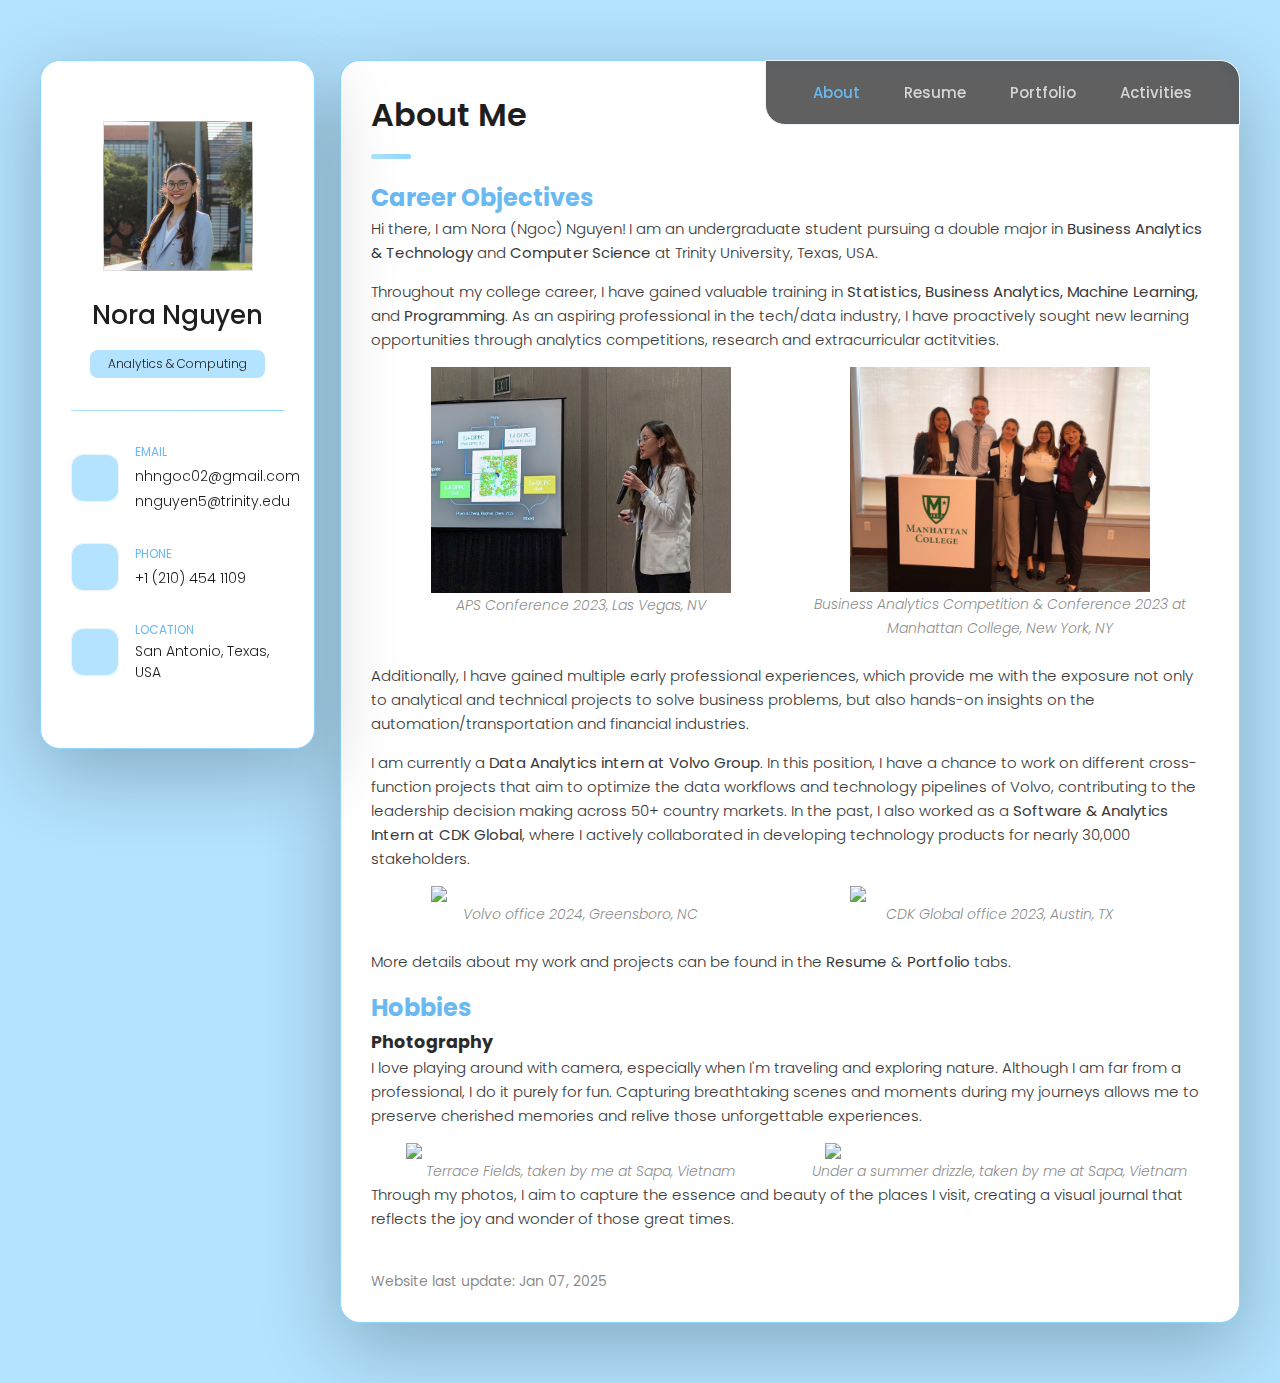
==== commit 1cd19723: "Update resume & about sections with Summer and Fall 2024 internships." ====
--- a/index.html
+++ b/index.html
@@ -42,11 +42,11 @@
       <div class="sidebar-info">
 
         <figure class="avatar-box">
-          <img src="./assets/images/profile-pic.jpg" alt="Ngoc Nguyen" width="80" style="border: 1px solid hsla(0, 0%, 84%, 0.7);">
+          <img src="./assets/images/profile-pic.jpg" alt="Nora Nguyen" width="80" style="border: 1px solid hsla(0, 0%, 84%, 0.7);">
         </figure>
 
         <div class="info-content">
-          <h1 class="name" title="Ngoc Nguyen">Ngoc Nguyen</h1>
+          <h1 class="name" title="Nora Nguyen">Nora Nguyen</h1>
 
           <p class="title">Analytics & Computing</p>
         </div>
@@ -193,7 +193,6 @@
       -->
       
       <article class="about  active" data-page="about">
-
         <header>
           <h2 class="h2 article-title">About me</h2>
         </header>
@@ -201,9 +200,9 @@
         <section class="about-text">
           <h2 id="career-objectives">Career Objectives</h2>
           <p>
-            I am Ngoc Nguyen, also known as Nora! I am an undergraduate student pursuing a double major in <strong>Business Analytics & Technology</strong> and <strong>Computer Science</strong> at Trinity University, Texas, USA. 
+            Hi there, I am Nora (Ngoc) Nguyen! I am an undergraduate student pursuing a double major in <strong>Business Analytics & Technology</strong> and <strong>Computer Science</strong> at Trinity University, Texas, USA. 
           </p>
-          <p>Throughout my studies, I have gained valuable training in <strong>Statistics, Business Analytics, Machine Learning,</strong> and <strong>Programming</strong>. As an aspiring professional in the tech/data industry, I have proactively sought new learning opportunities through analytics competitions, research and extracurricular actitvities. </p>
+          <p>Throughout my college career, I have gained valuable training in <strong>Statistics, Business Analytics, Machine Learning,</strong> and <strong>Programming</strong>. As an aspiring professional in the tech/data industry, I have proactively sought new learning opportunities through analytics competitions, research and extracurricular actitvities. </p>
             <div class="image-container">
               <div class="image-wrapper">
                 <img src="./assets/images/aps-conference.JPG" width="300" class="align-left" />
@@ -215,14 +214,19 @@
               </div>
             </div>
           <br>
-          <p>Additionally, I am fortunate to gain multiple early professional experiences, which provide me with the exposure not only to analytical and technical projects to solve business problems, but also hands-on insights on the automation/transportation and financial industries.</p>
-          <p>I am currently a Data Analytics & Visualization intern at Volvo Financial Services. In this position, I have a chance to work on different cross-function projects that aim to optimize the data and technology pipeline of Volvo in its 50+ country markets. In the past, I also worked as a <strong>Software & Analytics Intern</strong> at <strong>CDK Global</strong>, where I actively collaborate in developing technology products for nearly 30,000 stakeholders.</p>
+          <p>Additionally, I have gained multiple early professional experiences, which provide me with the exposure not only to analytical and technical projects to solve business problems, but also hands-on insights on the automation/transportation and financial industries.</p>
+          <p>I am currently a <strong>Data Analytics intern at Volvo Group</strong>. In this position, I have a chance to work on different cross-function projects that aim to optimize the data workflows and technology pipelines of Volvo, contributing to the leadership decision making across 50+ country markets. In the past, I also worked as a <strong>Software & Analytics Intern at CDK Global</strong>, where I actively collaborated in developing technology products for nearly 30,000 stakeholders.</p>
           <div class="image-container">
             <div class="image-wrapper">
-              <img src="./assets/images/cdk-intern.JPEG" width="400" class="align-center" />
-              <em class="image-description">CDK Global office, Austin, TX</em>
+              <img src="./assets/images/volvo-intern.jpg" width="300" class="align-left" />
+              <em class="image-description">Volvo office 2024, Greensboro, NC</em>
+            </div>
+            <div class="image-wrapper">
+              <img src="./assets/images/cdk-intern.JPEG"  width="300" class="align-right" />
+              <em class="image-description">CDK Global office 2023, Austin, TX</em>
             </div>
           </div>
+        <br>
 
           <p>More details about my work and projects can be found in the <strong>Resume</strong> & <strong>Portfolio</strong> tabs.</p>
           <!-- <p>More details about my projects can be found below:</p>
@@ -242,7 +246,6 @@
             </div>
           </div>
           <p>Through my photos, I aim to capture the essence and beauty of the places I visit, creating a visual journal that reflects the joy and wonder of those great times.</p>
-          <!-- <h3 id="cooking">Cooking</h3> -->
             
       
         </section>
@@ -260,6 +263,7 @@
           </section>
 
         </div>
+        <p class="image-description">Website last update: Jan 07, 2025<p>
       </article>
 
       <!--
@@ -348,6 +352,14 @@
 
             </li>
 
+            <li class="timeline-item">
+              <p class="timeline-text">
+                <strong>Experience with:</strong> Database design, Statistical model building, Predictive & Prescriptive analysis, AI and Machine
+                learning algorithms, Cloud computing, Data pipelines, Extract Transform and Load (ETL), JIRA, Confluence.
+              </p>
+
+            </li>
+
           </ol>
 
         </section>
@@ -364,25 +376,47 @@
 
           <ol class="timeline-list">
             <li class="timeline-item">
-
-              <h4 class="h4 timeline-item-title">Data Visualization & Analytics Intern – Volvo Financial Services, Greensboro, NC</h4>
-
-              <span>January 2024 - Present</span>
-
-              <p class="timeline-text">
-                • Program <strong>500+ lines of Python code</strong> in Azure Databricks to automate the ETL process of Volvo Group's dealer location records to serve <strong>50+ country markets</strong>, eliminating manual data collection and inconsistency, and <strong>saving 120 working hours per year</strong>.
-              </p>
-              <p class="timeline-text">
-                • Co-direct the development of <strong>2 PowerApps</strong> that streamline CRUD operations on Syndication Pipeline and Investor Development information for real-time insights, migrating from Excel files for data storage to Microsoft SQL Server database.
-              </p>
-              <p class="timeline-text">
-                • Pilot a residual value prediction model for commercial vehicles and construction equipment to expedite deal making process.
-              </p>
+              <h4 class="h4 timeline-item-title">Data Analytics Intern – VOLVO GROUP, Greensboro, NC</h4>
+
+              <span>May 2024 - Present</span>
+
+              <p class="timeline-text">
+                • Deploy <strong>predictive models</strong> for Volvo’s used asset values to empower frontline Sales teams and leaders to make faster data-driven pricing decisions and inventory management strategies. Models are built using Time-series Prophet & Extreme Randomized Trees, hosted via a Databricks REST API, achieving <strong>7% MAPE</strong> and <strong>97% R2</strong>.
+              </p>
+              <p class="timeline-text">
+                • Renovate a strategic vehicle rental Power BI dashboard on Volvo’s vehicle rental tracking, by adding new UI features and dynamic outstanding balance calculation, mitigating operational risks for <strong>11,000+ rentals</strong> under Volvo Finland Credit.
+              </p>
+              <p class="timeline-text">
+                • Co-direct the development of <strong>2 data management applications</strong> with Microsoft Power Apps, integrated with Power BI for real-time reporting of <strong>$9 billion portfolios</strong>. Migrate data from Excel to SQL Server databases, serving <strong>10+ daily users</strong>.
+              </p>
+            </li>
+
+            <li class="timeline-item">
+
+              <h4 class="h4 timeline-item-title">Data Automation & Engineer Intern – VOLVO FINANCIAL SERVICES, Greensboro, NC</h4>
+
+              <span>January - May 2024</span>
+
+              <p class="timeline-text">
+                • Pioneered a <strong>Python/Databricks/Power Automate pipeline</strong> to automate payment reminder letters. Formulated data retrieval queries to gather customer, invoice, contract, and payment information, wrote <strong>500+ lines of Python code</strong> for PDF generation, and utilized Power Automate for email distribution to customers, reducing unpaid invoices.
+              </p>
+              <p class="timeline-text">
+                • Standardized and streamlined Volvo’s approved location data management for 50+ country markets by developing <strong>700+ lines of Python code</strong> for data preprocessing and transformation. Automated ETL process with job scheduling on Azure Databricks and Azure Blobs Storage, saving <strong>120+ working hours annually</strong> and ensuring data quality.
+              </p>
+              <p class="timeline-text">
+                • Refactored <strong>200+ lines of code</strong> to transform and calculate accounting data for Oracle Hyperion Financial Management system, <strong>increasing consolidation efficiency</strong> for 400 Volvo legal entities <strong>by 20%</strong>.
+              </p>
+              <p class="timeline-text">
+                • Design a pipeline to <strong>migrate 2 databases</strong> from Volvo Data Lake to Volvo Unified Data Platform using Azure Data Factory.
+              </p>
+              
+
             </li>
             
-            <li class="timeline-item">
-
-              <h4 class="h4 timeline-item-title">Software Engineer & Analytics Intern – CDK Global, Austin, TX</h4>
+
+            <li class="timeline-item">
+
+              <h4 class="h4 timeline-item-title">Software Engineer & Analytics Intern – CDK GLOBAL, Austin, TX</h4>
 
               <span>June - December 2023</span>
               <p class="timeline-text">
@@ -411,6 +445,9 @@
               </p>
               <p class="timeline-text">
                 • Employed R Markdown for big data visualization and analysis on a 10 megabyte dataset to characterize the damage factors of neurodegenerative diseases, resulting in the publication of 2 peer-reviewed papers and a presentation at APS conference.
+              </p>
+              <p class="timeline-text">
+                • Developed a Python script that collects, preprocesses, and clusters over 9 million antibody sequences, contributing to the lab's drug discovery research efforts.
               </p>
 
             </li>
@@ -445,7 +482,7 @@
 
             <li class="timeline-item">
 
-              <h4 class="h4 timeline-item-title">Pricing analysis for Goodwill San Antonio</h4>
+              <h4 class="h4 timeline-item-title"><a href="https://public.tableau.com/app/profile/ngoc.nguyen5931/viz/PricingPerformanceAnalysis-GoodwillSanAntonio/Goodwill-PricingPerformancePresentation">Pricing analysis for Goodwill San Antonio</a></h4>
 
               <span>February - May 2024</span>
 
@@ -459,7 +496,7 @@
 
             <li class="timeline-item">
 
-              <h4 class="h4 timeline-item-title">Comprehensive analysis on Food Safety in Sub-Saharan Africa and Central/Caribbean America</h4>
+              <h4 class="h4 timeline-item-title"><a href="https://www.trinity.edu/trinity-tuday/trinitys-team-places-third-business-analytics-competition">Comprehensive analysis on Food Safety in Sub-Saharan Africa and Central/Caribbean America</a> </h4>
 
               <span>February - May 2023</span>
 
@@ -477,7 +514,7 @@
 
             <li class="timeline-item">
 
-              <h4 class="h4 timeline-item-title">KPIM Order & Delivery - Power BI dashboard</h4>
+              <h4 class="h4 timeline-item-title"><a href="https://drive.google.com/drive/folders/1JO3Kls3vZ87QRu7pp8eV9RTn3nJ2xRDA">KPIM Order & Delivery - Power BI dashboard</a></h4>
 
               <span>July 2023</span>
 
@@ -505,6 +542,14 @@
 
             <li class="timeline-item">
 
+              <h4 class="h4 timeline-item-title">Vice President - Trinity University Data Analytics Club</h4>
+
+              <span>August 2024 – Now</span>
+
+            </li>
+
+            <li class="timeline-item">
+
               <h4 class="h4 timeline-item-title">Vice President of TWIST – Trinity Women in Science and Technology</h4>
 
               <span>August 2022 – May 2023</span>
@@ -524,18 +569,6 @@
               <p class="timeline-text">
                 <i>(PISE is a Youth Organization that provides personal development opportunities for youths who are passionate about making a difference in their home regions and Vietnam.)</i>
               </p>
-            </li>
-
-            <li class="timeline-item">
-
-              <h4 class="h4 timeline-item-title">B2B Marketing & Customer Success Executive - AIESEC in Vietnam</h4>
-
-              <span>September 2020 – August 2021</span>
-
-              <p class="timeline-text">
-                <i>(Incoming Global Talent is AIESEC program that provides international talent outsourcing services for businesses in Vietnam)</i>
-              </p>
-
             </li>
 
           </ol>
@@ -571,13 +604,14 @@
             </li>
             <li class="timeline-item">
               <p class="timeline-text">
-                Published paper on the influence of anionic lipid nanodomains on membrane disruption and protein folding using multiscale
+                Published paper on <a href="https://www.mdpi.com/1420-3049/28/10/4191">the influence of anionic lipid nanodomains on membrane disruption</a> and <a href="https://www.sciencedirect.com/science/article/pii/S0301462223000443">protein folding</a> using multiscale
               molecular dynamics simulations.
             </li>
 
           </ol>
 
         </section>
+        <p class="image-description">Website last update: Jan 07, 2025<p>
 
 
 
@@ -648,7 +682,7 @@
 
           <ul class="project-list">
             <li class="project-item  active" data-filter-item data-category="Data Science">
-              <a href="https://drive.google.com/drive/folders/16Ey2Mm7r3qqeiLCjEVZgIbZfLEFhlcPb?usp=sharing">
+              <a href="https://public.tableau.com/app/profile/ngoc.nguyen5931/viz/PricingPerformanceAnalysis-GoodwillSanAntonio/Goodwill-PricingPerformancePresentation">
 
                 <figure class="project-img">
                   <div class="project-item-icon-box">
@@ -689,7 +723,7 @@
                     <ion-icon name="eye-outline"></ion-icon>
                   </div>
 
-                  <img src="./assets/images/kennel-link-project.png" alt="goodwill-project" loading="lazy">
+                  <img src="./assets/images/kennel-link-project.png" alt="kennel-project" loading="lazy">
                 </figure>
 
                 <h3 class="project-title"><strong>Software Engineering Project:</strong> Kennel Web Portal - Kennel Link</h3>
@@ -848,6 +882,7 @@
           </ul>
 
         </section>
+        <p class="image-description">Website last update: Jan 07, 2025<p>
 
       </article>
 
--- a/assets/css/style.css
+++ b/assets/css/style.css
@@ -81,6 +81,7 @@
   --blue: hsl(202, 100%, 78%);
   --light-gray-blue:hsl(201, 54%, 95%);
   --bittersweet-shimmer: hsl(0, 43%, 51%);
+  --dark-blue: hsl(205, 62%, 54%);
 
   /**
    * typography
@@ -1967,7 +1968,7 @@
 
 /* Custom CSS for hyperlink styling */
 a {
-  color: var(--blue); /* Set the link color to blue (#007BFF) */
+  color: var(--dark-blue); /* Set the link color to blue (#007BFF) */
   text-decoration: none; /* Remove the default underline on the link */
   display: inline; /* Set the anchor tag to be inline */
 }
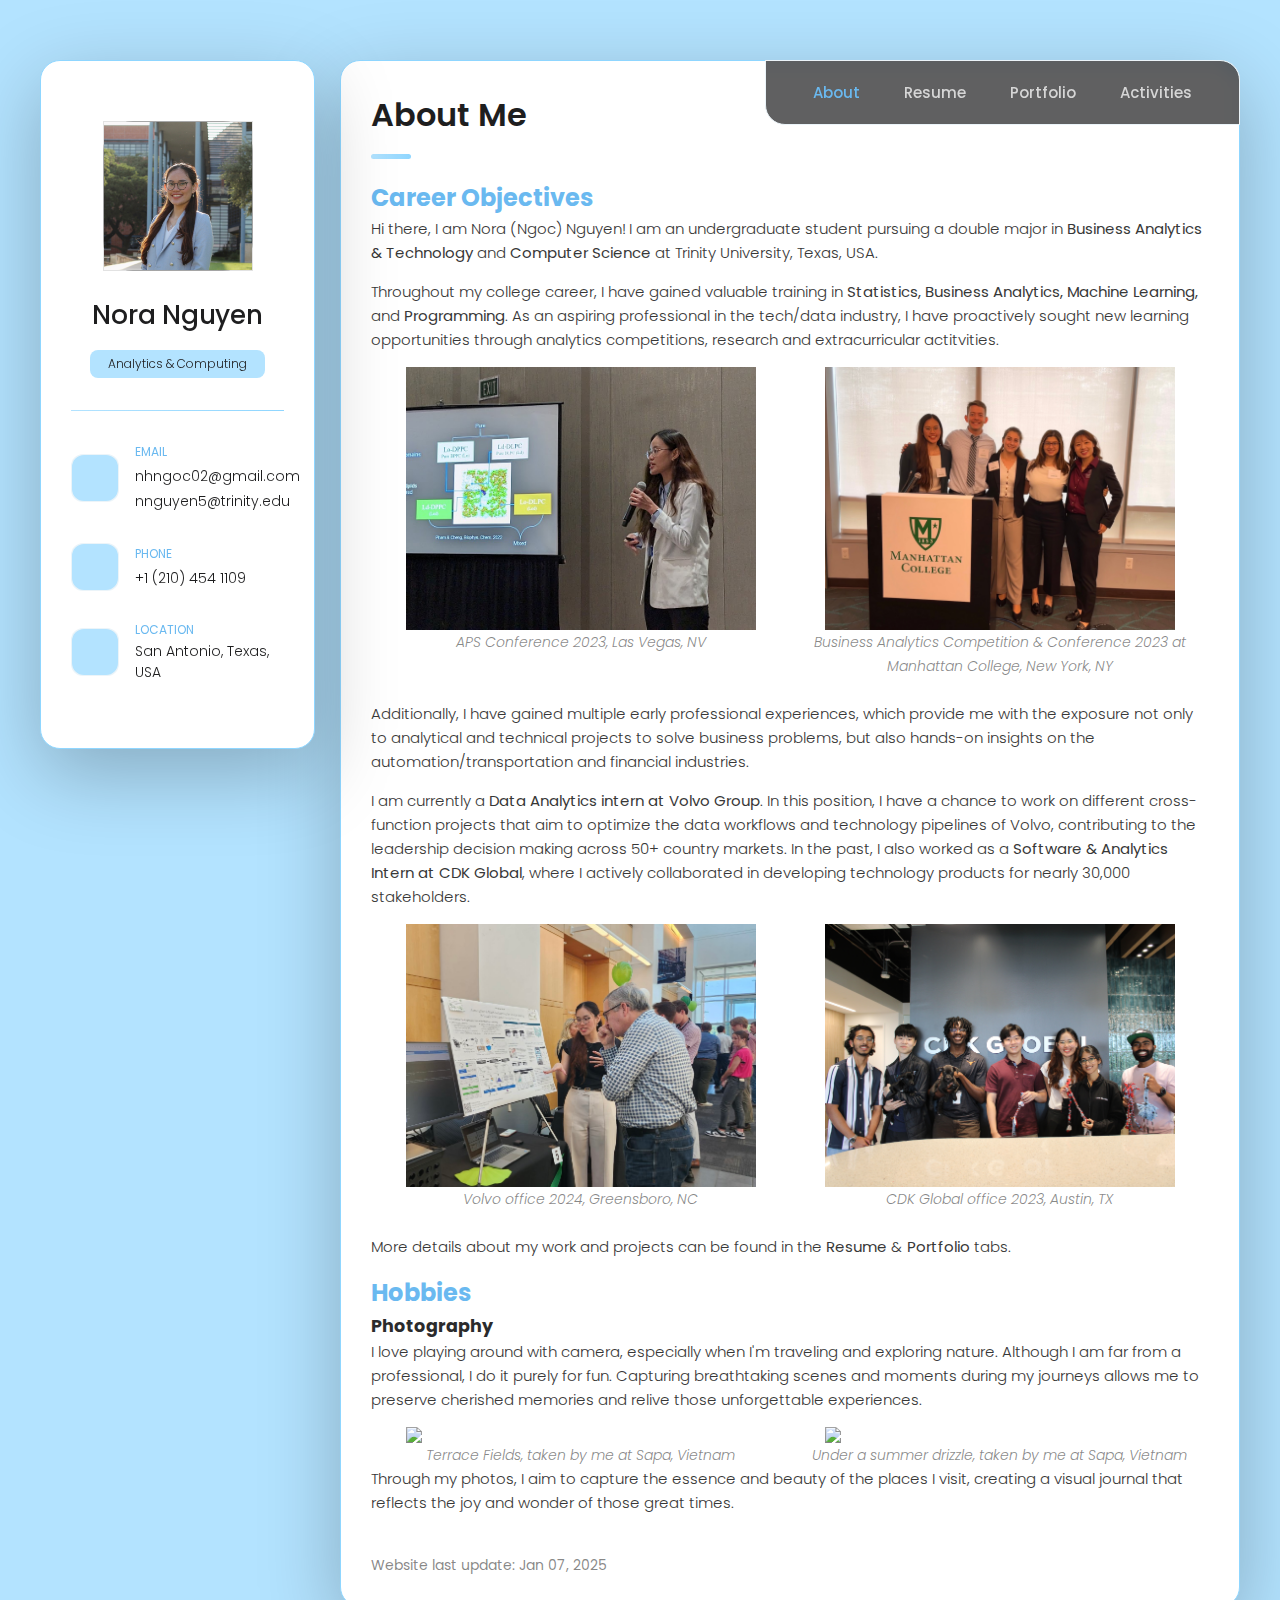
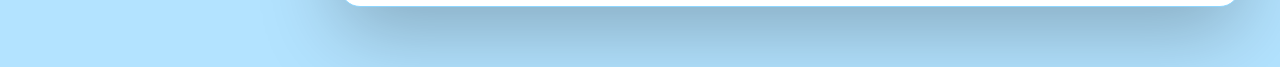
==== commit e842e47b: "- update image format in the About tab - remove the data filter in the Portfolio tab" ====
--- a/index.html
+++ b/index.html
@@ -5,7 +5,7 @@
   <meta charset="UTF-8">
   <meta http-equiv="X-UA-Compatible" content="IE=edge">
   <meta name="viewport" content="width=device-width, initial-scale=1.0">
-  <title>Ngoc (Nora) Nguyen - Personal Portfolio</title>
+  <title>Nora Nguyen - Personal Portfolio</title>
 
   <!--
     - favicon
@@ -205,11 +205,11 @@
           <p>Throughout my college career, I have gained valuable training in <strong>Statistics, Business Analytics, Machine Learning,</strong> and <strong>Programming</strong>. As an aspiring professional in the tech/data industry, I have proactively sought new learning opportunities through analytics competitions, research and extracurricular actitvities. </p>
             <div class="image-container">
               <div class="image-wrapper">
-                <img src="./assets/images/aps-conference.JPG" width="300" class="align-left" />
+                <img src="./assets/images/aps-conference.JPG" width="350" class="align-left" />
                 <em class="image-description">APS Conference 2023, Las Vegas, NV</em>
               </div>
               <div class="image-wrapper">
-                <img src="./assets/images/bac-tu-team.png"  width="300" class="align-right" />
+                <img src="./assets/images/bac-tu-team.png"  width="350" class="align-right" />
                 <em class="image-description">Business Analytics Competition & Conference 2023 at Manhattan College, New York, NY</em>
               </div>
             </div>
@@ -218,11 +218,11 @@
           <p>I am currently a <strong>Data Analytics intern at Volvo Group</strong>. In this position, I have a chance to work on different cross-function projects that aim to optimize the data workflows and technology pipelines of Volvo, contributing to the leadership decision making across 50+ country markets. In the past, I also worked as a <strong>Software & Analytics Intern at CDK Global</strong>, where I actively collaborated in developing technology products for nearly 30,000 stakeholders.</p>
           <div class="image-container">
             <div class="image-wrapper">
-              <img src="./assets/images/volvo-intern.jpg" width="300" class="align-left" />
+              <img src="./assets/images/volvo-intern.jpg" width="350" class="align-left" />
               <em class="image-description">Volvo office 2024, Greensboro, NC</em>
             </div>
             <div class="image-wrapper">
-              <img src="./assets/images/cdk-intern.JPEG"  width="300" class="align-right" />
+              <img src="./assets/images/cdk-intern.png"  width="350" class="align-right" />
               <em class="image-description">CDK Global office 2023, Austin, TX</em>
             </div>
           </div>
@@ -634,7 +634,7 @@
 
         <section class="projects">
 
-          <ul class="filter-list">
+          <!-- <ul class="filter-list">
 
             <li class="filter-item">
               <button class="active" data-filter-btn>All</button>
@@ -648,7 +648,7 @@
               <button data-filter-btn>Computer Science</button>
             </li>
 
-          </ul>
+          </ul> -->
 
           <div class="filter-select-box">
 
